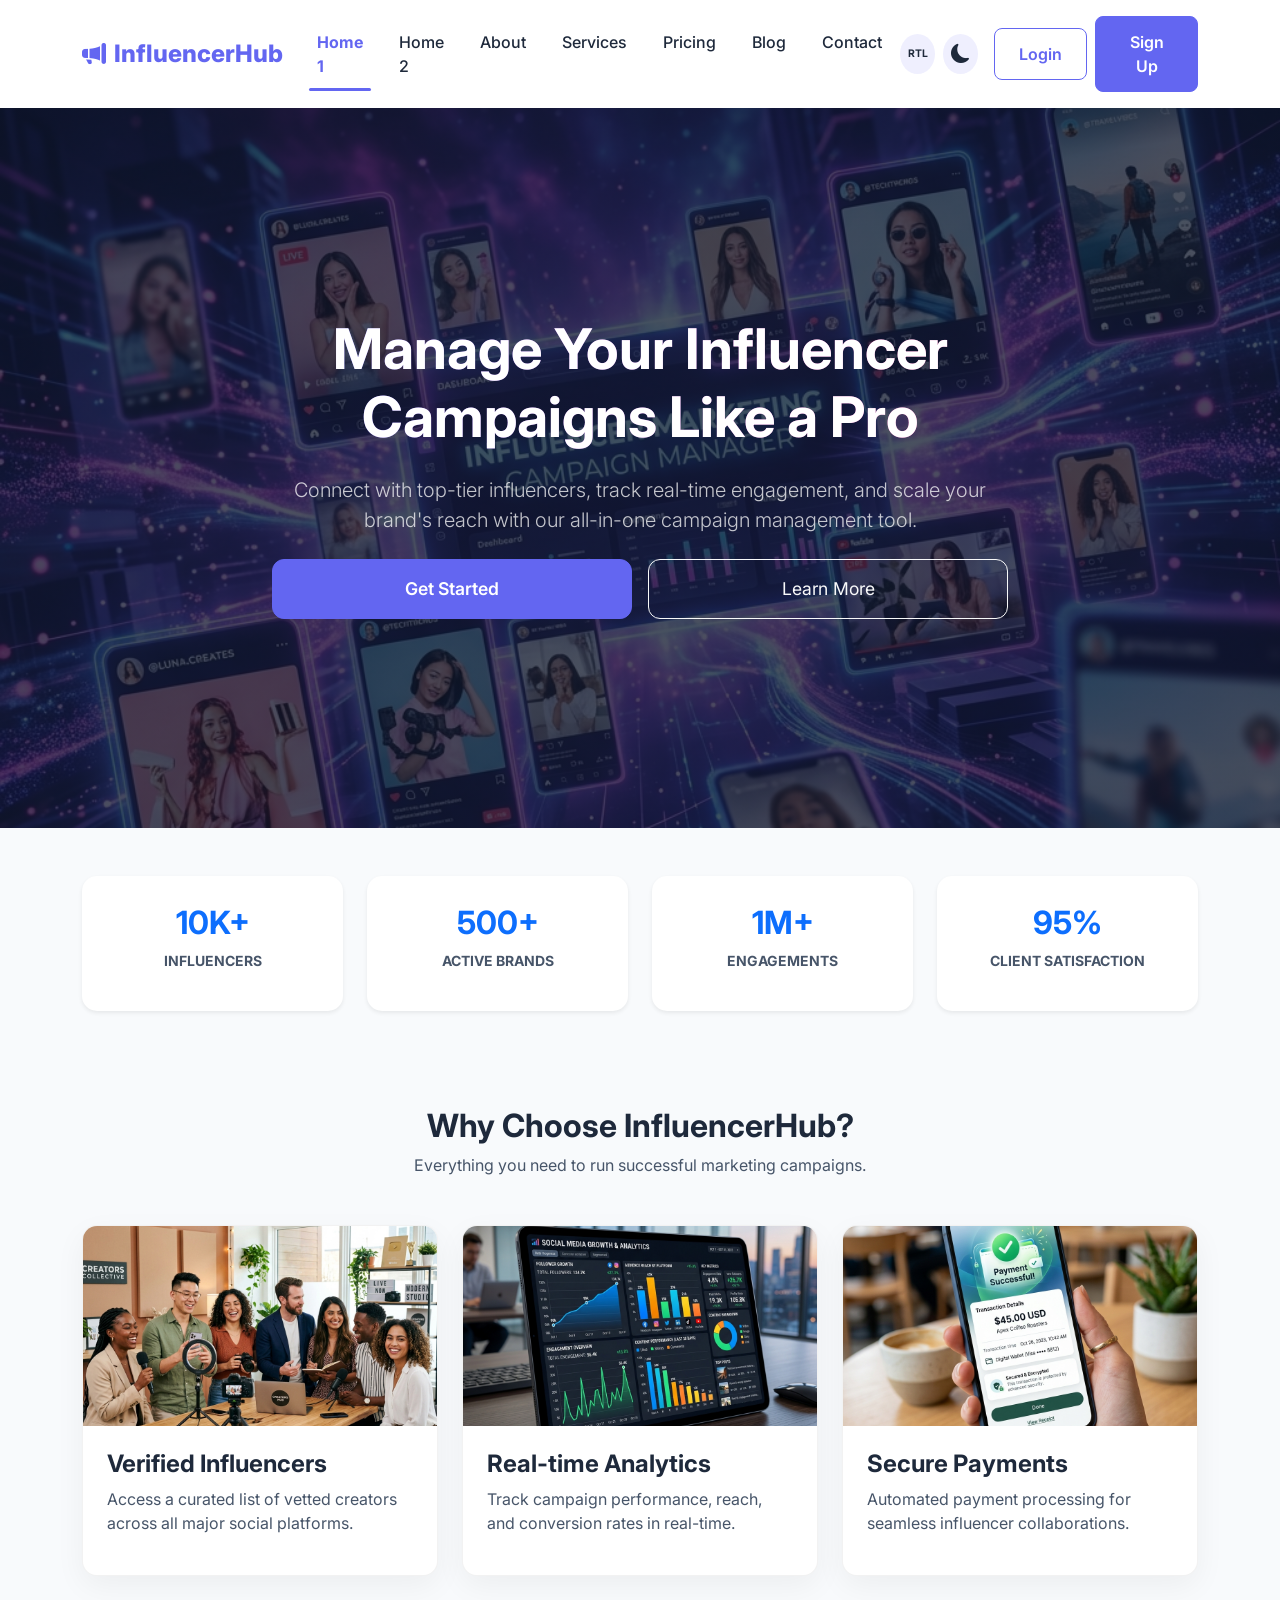
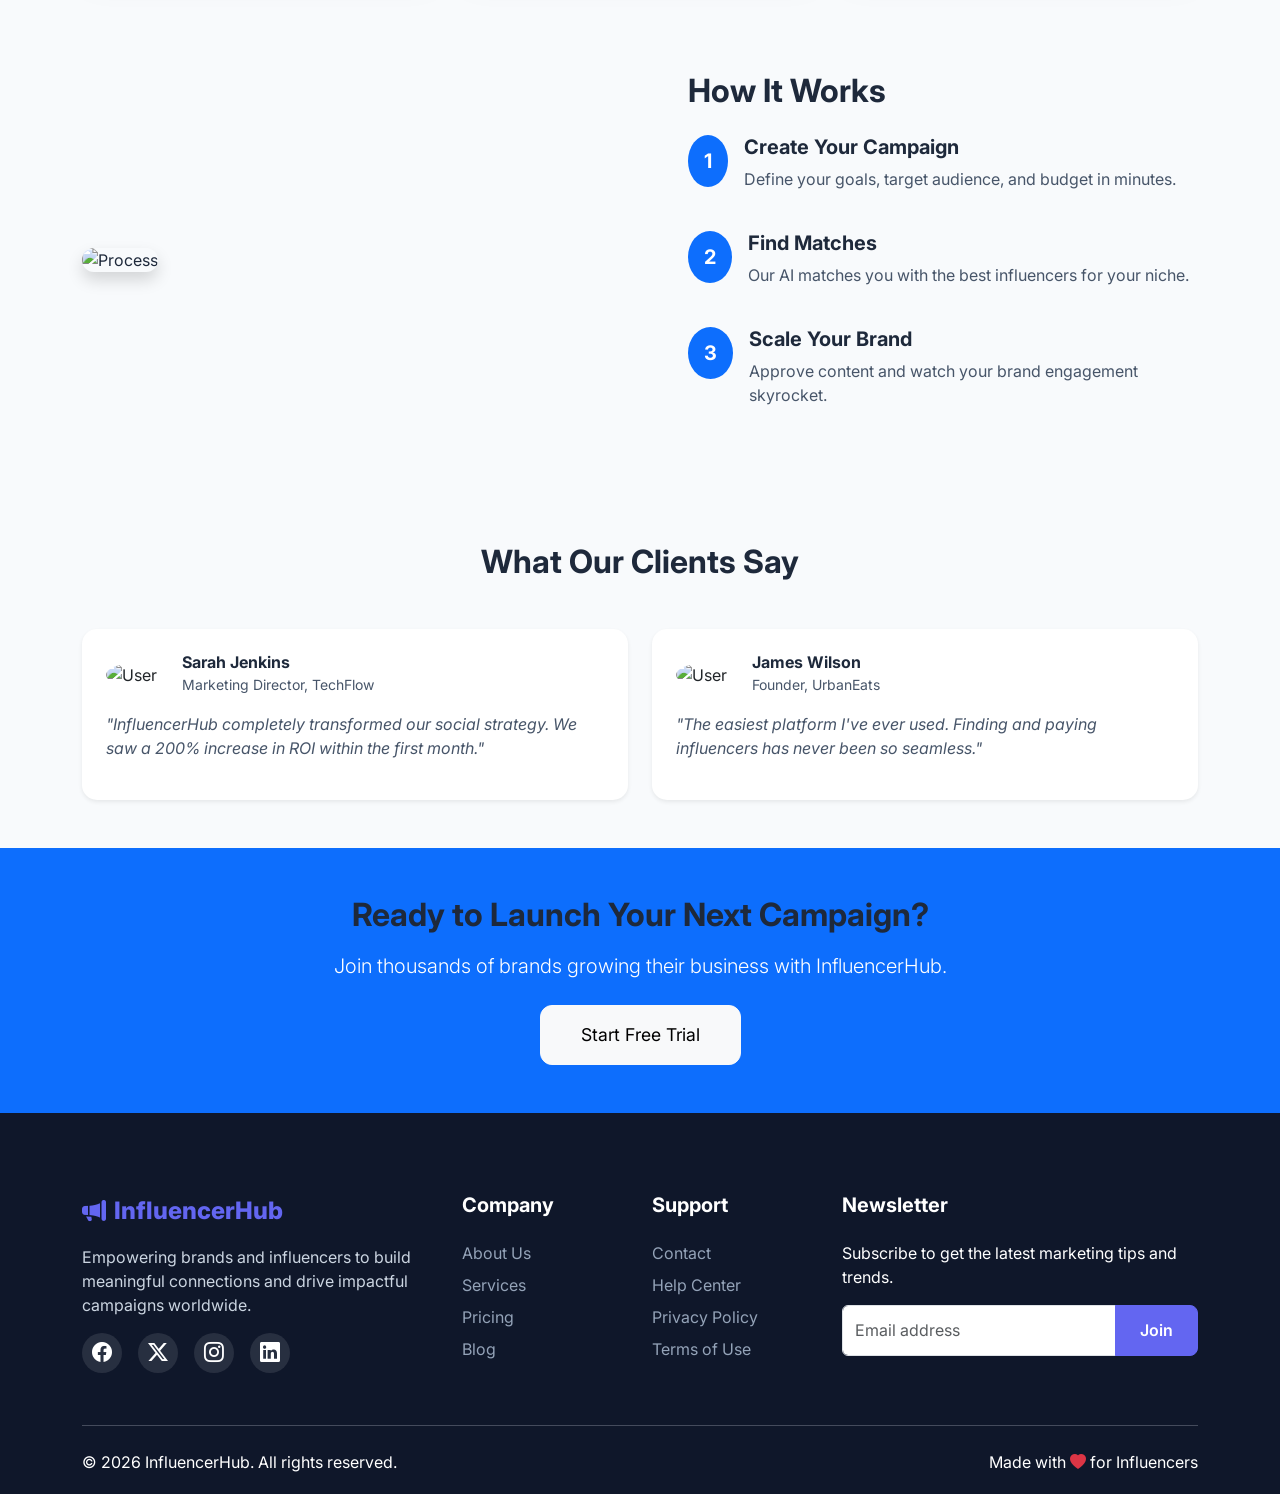
==== index.html @ 8b4df26d "Complete UI modernization, visual refinements, and responsiveness updates" ====
<!DOCTYPE html>
<html lang="en" dir="ltr">
<head>
    <meta charset="UTF-8">
    <meta name="viewport" content="width=device-width, initial-scale=1.0">
    <title>InfluencerHub | Freelance Influencer Campaign Manager</title>
    <!-- Bootstrap 5 CSS -->
    <link href="https://cdn.jsdelivr.net/npm/bootstrap@5.3.2/dist/css/bootstrap.min.css" rel="stylesheet">
    <!-- Bootstrap Icons -->
    <link rel="stylesheet" href="https://cdn.jsdelivr.net/npm/bootstrap-icons@1.11.1/font/bootstrap-icons.css">
    <!-- Google Fonts -->
    <link href="https://fonts.googleapis.com/css2?family=Inter:wght@400;500;600;700;800&display=swap" rel="stylesheet">
    <!-- Custom CSS -->
    <link rel="stylesheet" href="assets/css/style.css">
	<link rel="icon" type="image/png" href="assets/images/favicon.png">
</head>
<body>

    <!-- Header -->
    <header class="navbar navbar-expand-lg sticky-top">
        <div class="container">
            <a class="navbar-brand d-flex align-items-center" href="index.html">
                <i class="bi bi-megaphone-fill me-2"></i>
                <span>InfluencerHub</span>
            </a>
            
            <div class="d-flex align-items-center order-lg-3">
                <div class="rtl-toggle me-2" id="rtlToggle"><small class="fw-bold" style="font-size: 0.65rem;">RTL</small></div><div class="theme-toggle me-3" id="themeToggle">
                    <i class="bi bi-moon-fill"></i>
                </div>
                <a href="login.html" class="btn btn-outline-primary me-2 d-none d-sm-inline-block">Login</a>
                <a href="register.html" class="btn btn-primary d-none d-sm-inline-block">Sign Up</a>
                <button class="navbar-toggler ms-2" type="button" data-bs-toggle="offcanvas" data-bs-target="#offcanvasNavbar">
                    <span class="navbar-toggler-icon"></span>
                </button>
            </div>

            <div class="collapse navbar-collapse justify-content-center" id="navbarNav">
                <ul class="navbar-nav">
                    <li class="nav-item"><a class="nav-link" href="index.html">Home 1</a></li>
                    <li class="nav-item"><a class="nav-link" href="home-2.html">Home 2</a></li>
                    <li class="nav-item"><a class="nav-link" href="about.html">About</a></li>
                    <li class="nav-item"><a class="nav-link" href="services.html">Services</a></li>
                    <li class="nav-item"><a class="nav-link" href="pricing.html">Pricing</a></li>
                    <li class="nav-item"><a class="nav-link" href="blog.html">Blog</a></li>
                    <li class="nav-item"><a class="nav-link" href="contact.html">Contact</a></li>
                </ul>
            </div>
        </div>
    </header>

    <!-- Mobile Offcanvas Menu -->
    <div class="offcanvas offcanvas-end" tabindex="-1" id="offcanvasNavbar">
        <div class="offcanvas-header">
            <h5 class="offcanvas-title"><i class="bi bi-megaphone-fill me-2"></i>InfluencerHub</h5>
            <button type="button" class="btn-close" data-bs-dismiss="offcanvas"></button>
        </div>
        <div class="offcanvas-body">
            <ul class="navbar-nav justify-content-end flex-grow-1 pe-3">
                <li class="nav-item"><a class="nav-link" href="index.html">Home 1</a></li>
                <li class="nav-item"><a class="nav-link" href="home-2.html">Home 2</a></li>
                <li class="nav-item"><a class="nav-link" href="about.html">About</a></li>
                <li class="nav-item"><a class="nav-link" href="services.html">Services</a></li>
                <li class="nav-item"><a class="nav-link" href="pricing.html">Pricing</a></li>
                <li class="nav-item"><a class="nav-link" href="blog.html">Blog</a></li>
                <li class="nav-item"><a class="nav-link" href="contact.html">Contact</a></li>
                <hr>
                <li class="nav-item"><a class="nav-link" href="login.html">Login</a></li>
                <li class="nav-item"><a class="nav-link" href="register.html">Sign Up</a></li>
            </ul>
        </div>
    </div>

    <main>
        <!-- Hero Section -->
        <section class="hero-section py-5 text-center d-flex align-items-center justify-content-center" style="background: linear-gradient(rgba(15, 23, 42, 0.75), rgba(15, 23, 42, 0.75)), url('assets/images/hero_bg_index_v2_1778400368645.png'); background-size: cover; background-position: center; min-height: 80vh;">
            <div class="container">
                <div class="row justify-content-center">
                    <div class="col-lg-8 text-white">
                        <h1 class="hero-title text-white" style="-webkit-text-fill-color: white;">Manage Your Influencer Campaigns Like a Pro</h1>
                        <p class="lead mb-4 opacity-75">Connect with top-tier influencers, track real-time engagement, and scale your brand's reach with our all-in-one campaign management tool.</p>
                        <div class="d-flex flex-column flex-sm-row justify-content-center gap-3 align-items-center">
                            <a href="services.html" class="btn btn-primary btn-lg px-5 py-3 w-100 w-sm-auto">Get Started</a>
                            <a href="about.html" class="btn btn-outline-light btn-lg px-5 py-3 w-100 w-sm-auto">Learn More</a>
                        </div>
                    </div>
                </div>
            </div>
        </section>

        <!-- Stats Section -->
        <section class="py-5 bg-light">
            <div class="container">
                <div class="row g-4 text-center">
                    <div class="col-md-3 col-sm-6">
                        <div class="card h-100 p-4 border-0 shadow-sm hover-stat-card">
                            <h2 class="fw-bold text-primary mb-0">10K+</h2>
                            <p class="text-muted small text-uppercase fw-bold mt-2">Influencers</p>
                        </div>
                    </div>
                    <div class="col-md-3 col-sm-6">
                        <div class="card h-100 p-4 border-0 shadow-sm hover-stat-card">
                            <h2 class="fw-bold text-primary mb-0">500+</h2>
                            <p class="text-muted small text-uppercase fw-bold mt-2">Active Brands</p>
                        </div>
                    </div>
                    <div class="col-md-3 col-sm-6">
                        <div class="card h-100 p-4 border-0 shadow-sm hover-stat-card">
                            <h2 class="fw-bold text-primary mb-0">1M+</h2>
                            <p class="text-muted small text-uppercase fw-bold mt-2">Engagements</p>
                        </div>
                    </div>
                    <div class="col-md-3 col-sm-6">
                        <div class="card h-100 p-4 border-0 shadow-sm hover-stat-card">
                            <h2 class="fw-bold text-primary mb-0">95%</h2>
                            <p class="text-muted small text-uppercase fw-bold mt-2">Client Satisfaction</p>
                        </div>
                    </div>
                </div>
            </div>
        </section>

        <!-- Features Section -->
        <section class="py-5">
            <div class="container text-center mb-5">
                <h2 class="fw-bold">Why Choose InfluencerHub?</h2>
                <p class="text-muted">Everything you need to run successful marketing campaigns.</p>
            </div>
            <div class="container">
                <div class="row g-4">
                    <div class="col-md-4">
                        <div class="card h-100 overflow-hidden card-feature">
                            <div class="feature-img-wrapper">
                                <img src="assets/images/card_influencers.png" class="card-img-top feature-img" alt="Verified Influencers">
                            </div>
                            <div class="card-body p-4">
                                <h4>Verified Influencers</h4>
                                <p class="text-muted">Access a curated list of vetted creators across all major social platforms.</p>
                            </div>
                        </div>
                    </div>
                    <div class="col-md-4">
                        <div class="card h-100 overflow-hidden card-feature">
                            <div class="feature-img-wrapper">
                                <img src="assets/images/card_analytics.png" class="card-img-top feature-img" alt="Real-time Analytics">
                            </div>
                            <div class="card-body p-4">
                                <h4>Real-time Analytics</h4>
                                <p class="text-muted">Track campaign performance, reach, and conversion rates in real-time.</p>
                            </div>
                        </div>
                    </div>
                    <div class="col-md-4">
                        <div class="card h-100 overflow-hidden card-feature">
                            <div class="feature-img-wrapper">
                                <img src="assets/images/card_payments.png" class="card-img-top feature-img" alt="Secure Payments">
                            </div>
                            <div class="card-body p-4">
                                <h4>Secure Payments</h4>
                                <p class="text-muted">Automated payment processing for seamless influencer collaborations.</p>
                            </div>
                        </div>
                    </div>
                </div>
            </div>
        </section>

        <!-- Process Section -->
        <section class="py-5 bg-light">
            <div class="container">
                <div class="row align-items-center">
                    <div class="col-lg-6 mb-4 mb-lg-0">
                        <img src="https://images.unsplash.com/photo-1551434678-e076c223a692?ixlib=rb-1.2.1&auto=format&fit=crop&w=800&q=80" alt="Process" class="img-fluid rounded-4 shadow">
                    </div>
                    <div class="col-lg-6 ps-lg-5">
                        <h2 class="fw-bold mb-4">How It Works</h2>
                        <div class="d-flex mb-4">
                            <div class="me-3"><span class="badge bg-primary rounded-circle p-3 fs-5">1</span></div>
                            <div>
                                <h5>Create Your Campaign</h5>
                                <p class="text-muted">Define your goals, target audience, and budget in minutes.</p>
                            </div>
                        </div>
                        <div class="d-flex mb-4">
                            <div class="me-3"><span class="badge bg-primary rounded-circle p-3 fs-5">2</span></div>
                            <div>
                                <h5>Find Matches</h5>
                                <p class="text-muted">Our AI matches you with the best influencers for your niche.</p>
                            </div>
                        </div>
                        <div class="d-flex mb-4">
                            <div class="me-3"><span class="badge bg-primary rounded-circle p-3 fs-5">3</span></div>
                            <div>
                                <h5>Scale Your Brand</h5>
                                <p class="text-muted">Approve content and watch your brand engagement skyrocket.</p>
                            </div>
                        </div>
                    </div>
                </div>
            </div>
        </section>

        <!-- Testimonials -->
        <section class="py-5">
            <div class="container text-center mb-5">
                <h2 class="fw-bold">What Our Clients Say</h2>
            </div>
            <div class="container">
                <div class="row g-4">
                    <div class="col-md-6">
                        <div class="card p-4 border-0 shadow-sm">
                            <div class="d-flex align-items-center mb-3">
                                <img src="https://i.pravatar.cc/150?u=1" alt="User" class="rounded-circle me-3" width="60">
                                <div>
                                    <h6 class="mb-0">Sarah Jenkins</h6>
                                    <small class="text-muted">Marketing Director, TechFlow</small>
                                </div>
                            </div>
                            <p class="fst-italic text-muted">"InfluencerHub completely transformed our social strategy. We saw a 200% increase in ROI within the first month."</p>
                        </div>
                    </div>
                    <div class="col-md-6">
                        <div class="card p-4 border-0 shadow-sm">
                            <div class="d-flex align-items-center mb-3">
                                <img src="https://i.pravatar.cc/150?u=2" alt="User" class="rounded-circle me-3" width="60">
                                <div>
                                    <h6 class="mb-0">James Wilson</h6>
                                    <small class="text-muted">Founder, UrbanEats</small>
                                </div>
                            </div>
                            <p class="fst-italic text-muted">"The easiest platform I've ever used. Finding and paying influencers has never been so seamless."</p>
                        </div>
                    </div>
                </div>
            </div>
        </section>

        <!-- CTA Section -->
        <section class="py-5 bg-primary text-white text-center">
            <div class="container">
                <h2 class="fw-bold mb-3">Ready to Launch Your Next Campaign?</h2>
                <p class="lead mb-4">Join thousands of brands growing their business with InfluencerHub.</p>
                <a href="register.html" class="btn btn-light btn-lg">Start Free Trial</a>
            </div>
        </section>
    </main>

    <!-- Footer -->
    <footer class="footer">
        <div class="container">
            <div class="row g-4">
                <div class="col-lg-4 col-md-6">
                    <a class="navbar-brand d-flex align-items-center mb-3 text-white" href="index.html">
                        <i class="bi bi-megaphone-fill me-2"></i>
                        <span>InfluencerHub</span>
                    </a>
                    <p class="text-secondary-emphasis">Empowering brands and influencers to build meaningful connections and drive impactful campaigns worldwide.</p>
                    <div class="d-flex gap-3 fs-5 mt-3 footer-socials">
                        <a href="#" class="social-icon"><i class="bi bi-facebook"></i></a>
                        <a href="#" class="social-icon"><i class="bi bi-twitter-x"></i></a>
                        <a href="#" class="social-icon"><i class="bi bi-instagram"></i></a>
                        <a href="#" class="social-icon"><i class="bi bi-linkedin"></i></a>
                    </div>
                </div>
                <div class="col-lg-2 col-md-6">
                    <h5 class="mb-4">Company</h5>
                    <ul class="list-unstyled">
                        <li class="mb-2"><a href="about.html">About Us</a></li>
                        <li class="mb-2"><a href="services.html">Services</a></li>
                        <li class="mb-2"><a href="pricing.html">Pricing</a></li>
                        <li class="mb-2"><a href="blog.html">Blog</a></li>
                    </ul>
                </div>
                <div class="col-lg-2 col-md-6">
                    <h5 class="mb-4">Support</h5>
                    <ul class="list-unstyled">
                        <li class="mb-2"><a href="contact.html">Contact</a></li>
                        <li class="mb-2"><a href="#">Help Center</a></li>
                        <li class="mb-2"><a href="#">Privacy Policy</a></li>
                        <li class="mb-2"><a href="#">Terms of Use</a></li>
                    </ul>
                </div>
                <div class="col-lg-4 col-md-6">
                    <h5 class="mb-4">Newsletter</h5>
                    <p>Subscribe to get the latest marketing tips and trends.</p>
                    <form class="mt-3">
                        <div class="input-group">
                            <input type="email" class="form-control" placeholder="Email address">
                            <button class="btn btn-primary" type="button">Join</button>
                        </div>
                    </form>
                </div>
            </div>
            <hr class="mt-5 mb-4 opacity-25">
            <div class="row align-items-center">
                <div class="col-md-6 text-center text-md-start">
                    <p class="mb-0">© 2026 InfluencerHub. All rights reserved.</p>
                </div>
                <div class="col-md-6 text-center text-md-end mt-3 mt-md-0">
                    <p class="mb-0">Made with <i class="bi bi-heart-fill text-danger"></i> for Influencers</p>
                </div>
            </div>
        </div>
    </footer>

    <!-- Back to Top -->
    <button type="button" class="btn btn-primary rounded-circle" id="backToTop">
        <i class="bi bi-arrow-up"></i>
    </button>

    <!-- Bootstrap 5 JS Bundle -->
    <script src="https://cdn.jsdelivr.net/npm/bootstrap@5.3.2/dist/js/bootstrap.bundle.min.js"></script>
    <!-- Custom JS -->
    <script src="assets/js/main.js"></script>
</body>
</html>
---- assets/css/style.css ----
:root {
    --primary-color: #6366f1;
    --secondary-color: #ec4899;
    --tertiary-color: #0ea5e9;
    --bg-light: #f8fafc;
    --bg-dark: #0f172a;
    --text-light: #475569; /* Higher contrast for light mode secondary text */
    --text-dark: #1e293b;
    --white: #ffffff;
    --transition: all 0.3s ease;
}

[data-bs-theme="dark"] {
    --bg-light: #0f172a;
    --bg-dark: #0b0f1a; /* Even darker background for more depth */
    --text-light: #94a3b8; /* Slate-400 */
    --text-dark: #f1f5f9; /* Slate-100 */
}

/* Contrast Overrides */
.text-secondary-emphasis {
    color: var(--text-light) !important;
}

.bg-dark .text-secondary-emphasis,
.hero-section .text-secondary-emphasis,
footer .text-secondary-emphasis {
    color: #cbd5e1 !important;
}

[data-bs-theme="dark"] .text-muted {
    color: var(--text-light) !important;
}

[data-bs-theme="dark"] .text-secondary-emphasis {
    color: #94a3b8 !important; /* Brighter slate for footer readability */
}

body {
    font-family: 'Inter', sans-serif;
    background-color: var(--bg-light);
    color: var(--text-dark);
    overflow-x: hidden;
}

.bg-light {
    background-color: var(--bg-light) !important;
}

.bg-white {
    background-color: var(--white) !important;
}

[data-bs-theme="dark"] .bg-white {
    background-color: var(--bg-dark) !important;
}

/* Typography & Contrast */
h1, h2, h3, h4, h5, h6 {
    font-weight: 700;
    color: var(--text-dark);
}

.text-white {
    color: var(--white) !important;
}

.hero-section h1, 
.hero-section h2, 
.hero-section p {
    color: var(--white) !important;
}

.text-muted {
    color: var(--text-light) !important;
}

[data-bs-theme="dark"] h1, 
[data-bs-theme="dark"] h2, 
[data-bs-theme="dark"] h3, 
[data-bs-theme="dark"] h4, 
[data-bs-theme="dark"] h5, 
[data-bs-theme="dark"] h6 {
    color: var(--text-dark);
}

[data-bs-theme="dark"] .text-muted {
    color: var(--text-light) !important;
}

/* Buttons */
.btn-primary {
    background-color: var(--primary-color);
    border-color: var(--primary-color);
    padding: 0.8rem 1.5rem;
    border-radius: 8px;
    font-weight: 600;
    transition: var(--transition);
}

.btn-primary:hover {
    background-color: var(--secondary-color);
    border-color: var(--secondary-color);
    transform: translateY(-2px);
}

.btn-outline-primary {
    color: var(--primary-color);
    border-color: var(--primary-color);
    padding: 0.8rem 1.5rem;
    border-radius: 8px;
    font-weight: 600;
}

.btn-outline-primary:hover {
    background-color: var(--primary-color);
    border-color: var(--primary-color);
}

.btn-lg {
    font-size: 1.1rem;
    padding: 1rem 2.5rem;
    border-radius: 12px;
    display: inline-flex;
    align-items: center;
    justify-content: center;
    min-height: 60px;
    line-height: 1;
}

/* Navbar */
.navbar {
    padding: 1rem 0;
    transition: var(--transition);
    background-color: rgba(255, 255, 255, 0.9);
    backdrop-filter: blur(10px);
}

[data-bs-theme="dark"] .navbar {
    background-color: rgba(15, 23, 42, 0.9);
}

.navbar-brand {
    font-size: 1.5rem;
    font-weight: 800;
    color: var(--primary-color) !important;
}

.nav-link {
    font-weight: 500;
    color: var(--text-dark) !important;
    margin: 0 10px;
}

.nav-link:hover {
    color: var(--primary-color) !important;
}

.nav-link.active {
    color: var(--primary-color) !important;
    font-weight: 700;
}

.navbar-nav .nav-item {
    position: relative;
}

.navbar-nav .nav-link.active::after {
    content: '';
    position: absolute;
    bottom: -5px;
    left: 10px;
    right: 10px;
    height: 3px;
    background-color: var(--primary-color);
    border-radius: 10px;
}

/* Hero Section */
.hero-section {
    padding: 100px 0;
    background: linear-gradient(135deg, rgba(99, 102, 241, 0.1) 0%, rgba(236, 72, 153, 0.1) 100%);
}

.hero-title {
    font-size: 3.5rem;
    background: linear-gradient(to right, var(--primary-color), var(--secondary-color));
    -webkit-background-clip: text;
    -webkit-text-fill-color: transparent;
    margin-bottom: 1.5rem;
}

/* Cards */
.card {
    border: 1px solid rgba(0,0,0,0.05);
    border-radius: 15px;
    box-shadow: 0 10px 30px rgba(0, 0, 0, 0.05);
    transition: var(--transition);
    background-color: var(--white);
}

.card-img-top {
    height: 220px;
    object-fit: cover;
    width: 100%;
}

.card-body {
    display: flex;
    flex-direction: column;
    flex: 1 1 auto;
}

.card-body .mt-auto {
    margin-top: auto !important;
}

[data-bs-theme="dark"] .card {
    background-color: var(--bg-dark);
    border-color: rgba(255,255,255,0.05);
}

.card:hover {
    transform: translateY(-10px);
    box-shadow: 0 20px 40px rgba(0, 0, 0, 0.1);
    border-color: var(--primary-color) !important;
}

.hover-stat-card {
    transition: var(--transition);
    border-top: 4px solid transparent !important;
}

.hover-stat-card:hover {
    border-top-color: var(--primary-color) !important;
    transform: scale(1.05) translateY(-5px) !important;
}

/* Feature Cards with Images */
.card-feature {
    transition: var(--transition);
}

.feature-img-wrapper {
    overflow: hidden;
    height: 200px;
}

.feature-img {
    width: 100%;
    height: 100%;
    object-fit: cover;
    transition: transform 0.5s ease;
}

.card-feature:hover .feature-img {
    transform: scale(1.1);
}

.card-feature h4 {
    transition: color 0.3s ease;
}

.card-feature:hover h4 {
    color: var(--primary-color);
}

/* Footer */
footer {
    background-color: var(--bg-dark);
    color: #e2e8f0;
    padding: 80px 0 20px;
}

footer h1, 
footer h2, 
footer h3, 
footer h4, 
footer h5, 
footer h6,
footer p {
    color: var(--white) !important;
}

footer .text-secondary-emphasis {
    color: #cbd5e1 !important; /* Lighter slate for footer secondary text */
}

footer a {
    color: #94a3b8;
    text-decoration: none;
    transition: var(--transition);
}

footer a:hover {
    color: var(--primary-color);
}

.social-icon {
    width: 40px;
    height: 40px;
    display: flex;
    align-items: center;
    justify-content: center;
    background-color: rgba(255, 255, 255, 0.1);
    border-radius: 50%;
    color: var(--white) !important;
    transition: var(--transition);
    text-decoration: none;
}

.social-icon:hover {
    background-color: var(--primary-color);
    transform: translateY(-5px) rotate(360deg);
    color: var(--white) !important;
}

.bi-facebook:hover { color: #1877F2 !important; }
.bi-twitter-x:hover { color: #000000 !important; }
.bi-instagram:hover { color: #E4405F !important; }
.bi-linkedin:hover { color: #0A66C2 !important; }

/* Back to Top */
#backToTop {
    position: fixed;
    bottom: 20px;
    right: 20px;
    display: none;
    z-index: 1000;
}

/* Theme & RTL Toggle */
.theme-toggle, .rtl-toggle {
    cursor: pointer;
    font-size: 1.2rem;
    color: var(--text-dark);
    width: 40px;
    height: 40px;
    display: flex;
    align-items: center;
    justify-content: center;
    border-radius: 50%;
    background-color: rgba(99, 102, 241, 0.1);
    transition: var(--transition);
}

.theme-toggle:hover, .rtl-toggle:hover {
    background-color: var(--primary-color);
    color: var(--white);
}

/* Custom Scrollbar */
::-webkit-scrollbar {
    width: 8px;
}
::-webkit-scrollbar-track {
    background: var(--bg-light);
}
::-webkit-scrollbar-thumb {
    background: var(--primary-color);
    border-radius: 10px;
}

/* Dashboard Sidebar */
.sidebar {
    height: 100vh;
    width: 250px;
    position: fixed;
    top: 0;
    left: 0;
    background-color: var(--bg-dark);
    padding-top: 20px;
    transition: var(--transition);
}

.sidebar-link {
    padding: 15px 25px;
    display: block;
    color: #94a3b8;
    text-decoration: none;
    font-weight: 500;
}

.sidebar-link:hover, .sidebar-link.active {
    background-color: rgba(99, 102, 241, 0.1);
    color: var(--primary-color);
    border-right: 4px solid var(--primary-color);
}

.dashboard-content {
    margin-left: 250px;
    padding: 30px;
}

@media (max-width: 768px) {
    .sidebar {
        width: 0;
        overflow: hidden;
    }
    .dashboard-content {
        margin-left: 0;
    }
    .hero-title {
        font-size: 2.5rem;
    }
}
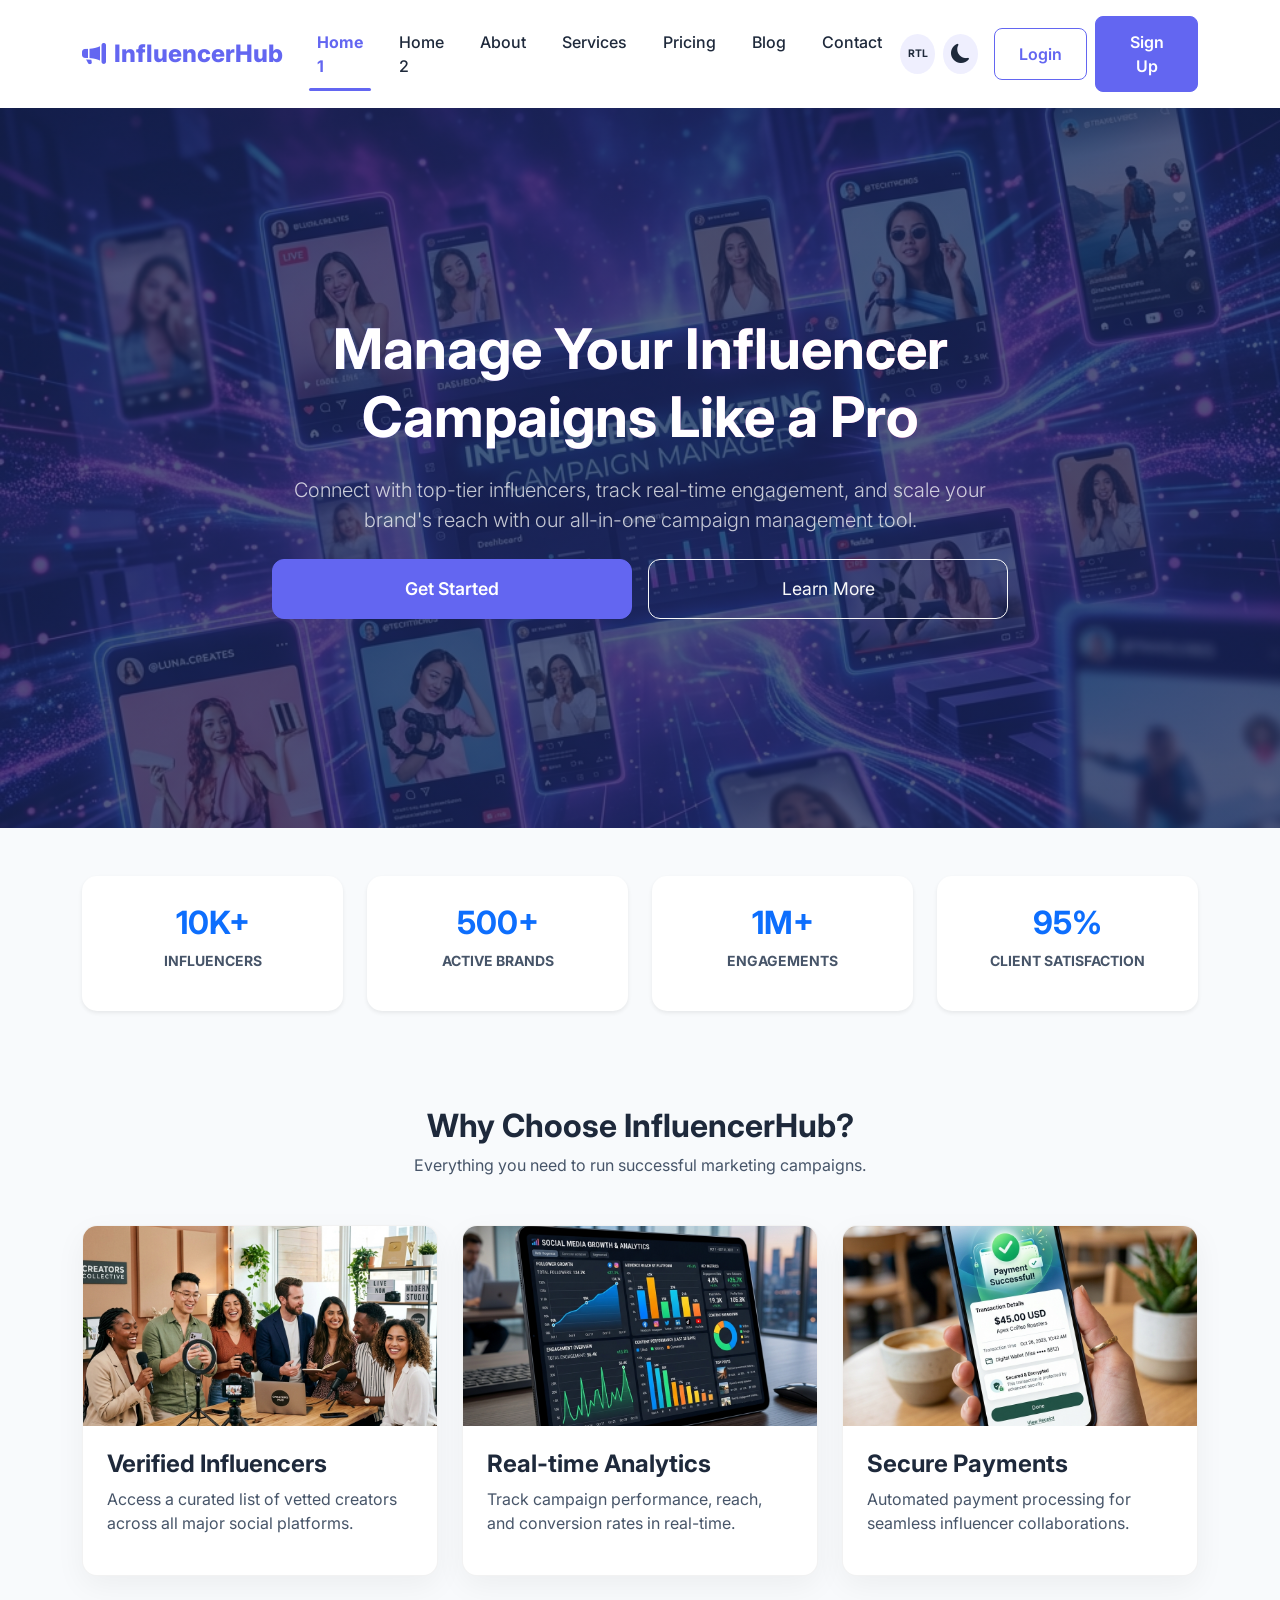
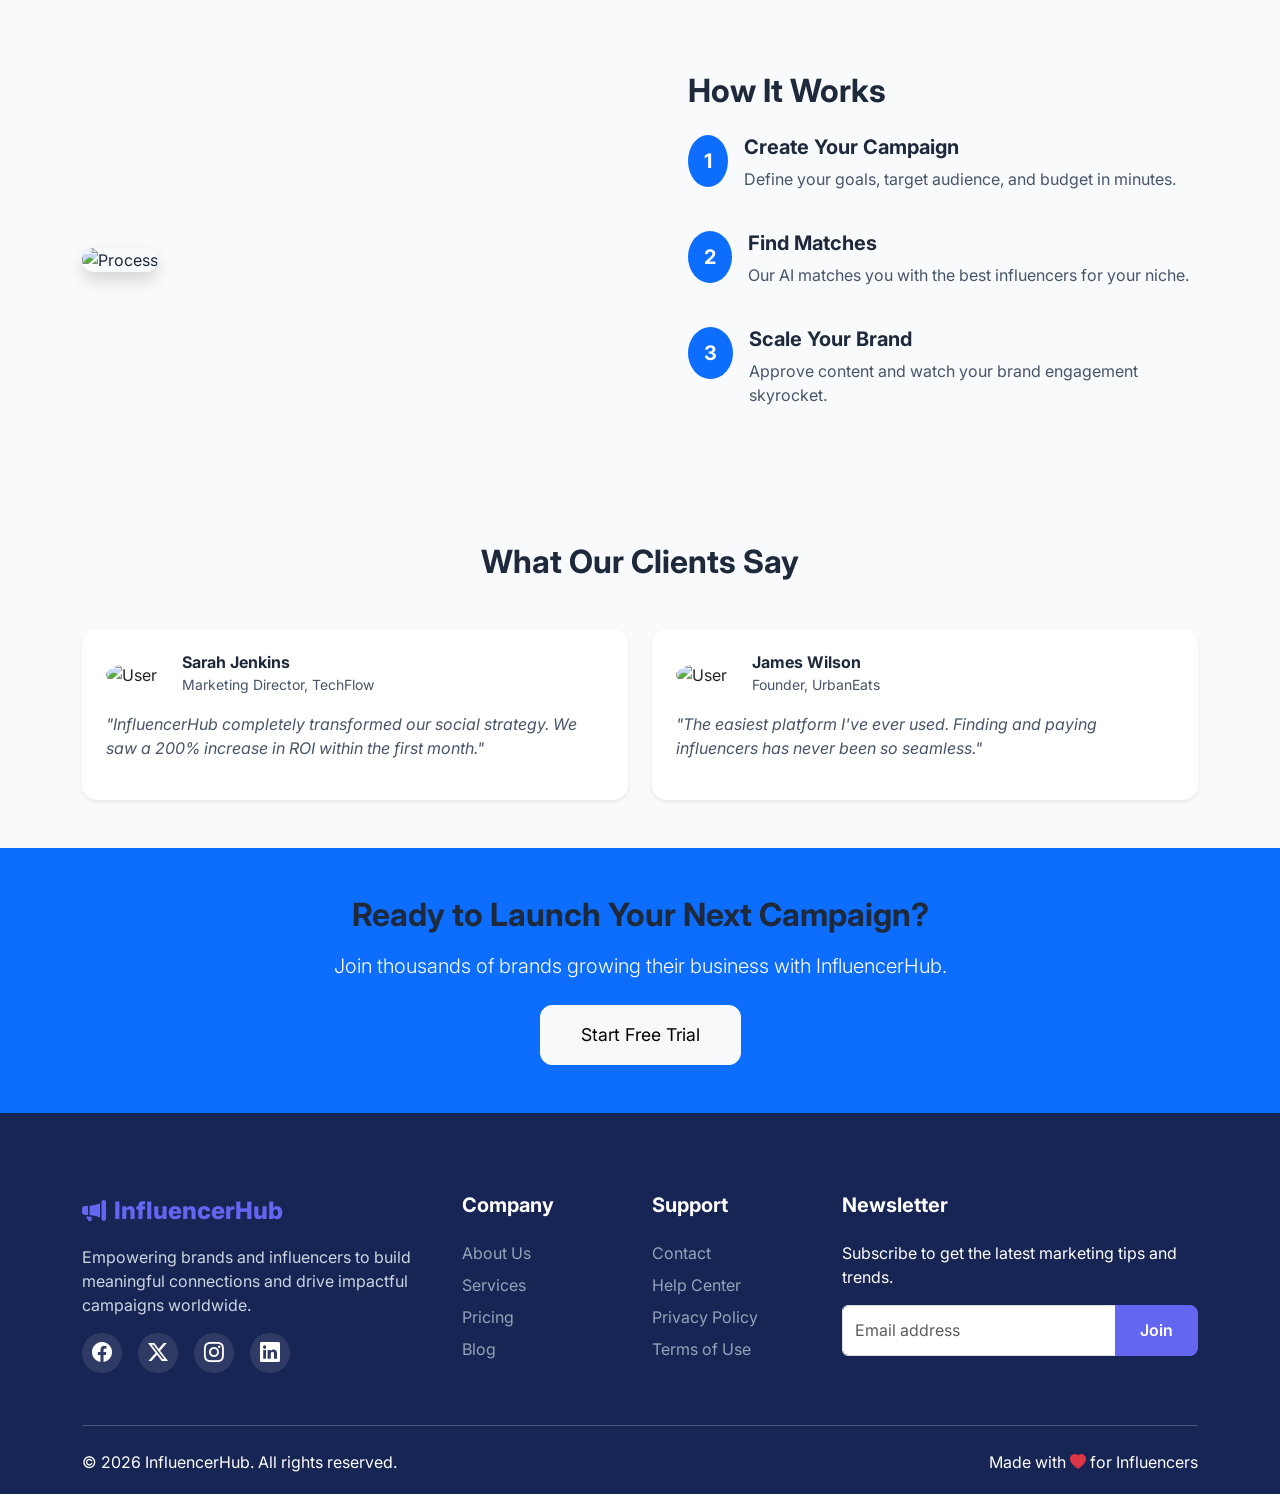
==== commit b490f8a7: "Update Services page with premium imagery and refined layouts" ====
--- a/index.html
+++ b/index.html
@@ -73,7 +73,7 @@
 
     <main>
         <!-- Hero Section -->
-        <section class="hero-section py-5 text-center d-flex align-items-center justify-content-center" style="background: linear-gradient(rgba(15, 23, 42, 0.75), rgba(15, 23, 42, 0.75)), url('assets/images/hero_bg_index_v2_1778400368645.png'); background-size: cover; background-position: center; min-height: 80vh;">
+        <section class="hero-section py-5 text-center d-flex align-items-center justify-content-center" style="background: linear-gradient(rgba(23, 37, 84, 0.75), rgba(23, 37, 84, 0.75)), url('assets/images/hero_bg_index_v2_1778400368645.png'); background-size: cover; background-position: center; min-height: 80vh;">
             <div class="container">
                 <div class="row justify-content-center">
                     <div class="col-lg-8 text-white">
@@ -323,3 +323,5 @@
 
 
 
+
+
--- a/assets/css/style.css
+++ b/assets/css/style.css
@@ -3,7 +3,7 @@
     --secondary-color: #ec4899;
     --tertiary-color: #0ea5e9;
     --bg-light: #f8fafc;
-    --bg-dark: #0f172a;
+    --bg-dark: #172554; /* Rich Navy Blue */
     --text-light: #475569; /* Higher contrast for light mode secondary text */
     --text-dark: #1e293b;
     --white: #ffffff;
@@ -11,8 +11,8 @@
 }
 
 [data-bs-theme="dark"] {
-    --bg-light: #0f172a;
-    --bg-dark: #0b0f1a; /* Even darker background for more depth */
+    --bg-light: #1e293b;
+    --bg-dark: #172554; /* Consistent Rich Navy */
     --text-light: #94a3b8; /* Slate-400 */
     --text-dark: #f1f5f9; /* Slate-100 */
 }
@@ -45,6 +45,14 @@
 
 .bg-light {
     background-color: var(--bg-light) !important;
+}
+
+.bg-dark {
+    background-color: var(--bg-dark) !important;
+}
+
+.bg-secondary {
+    background-color: #1e293b !important; /* Softer slate for secondary cards */
 }
 
 .bg-white {
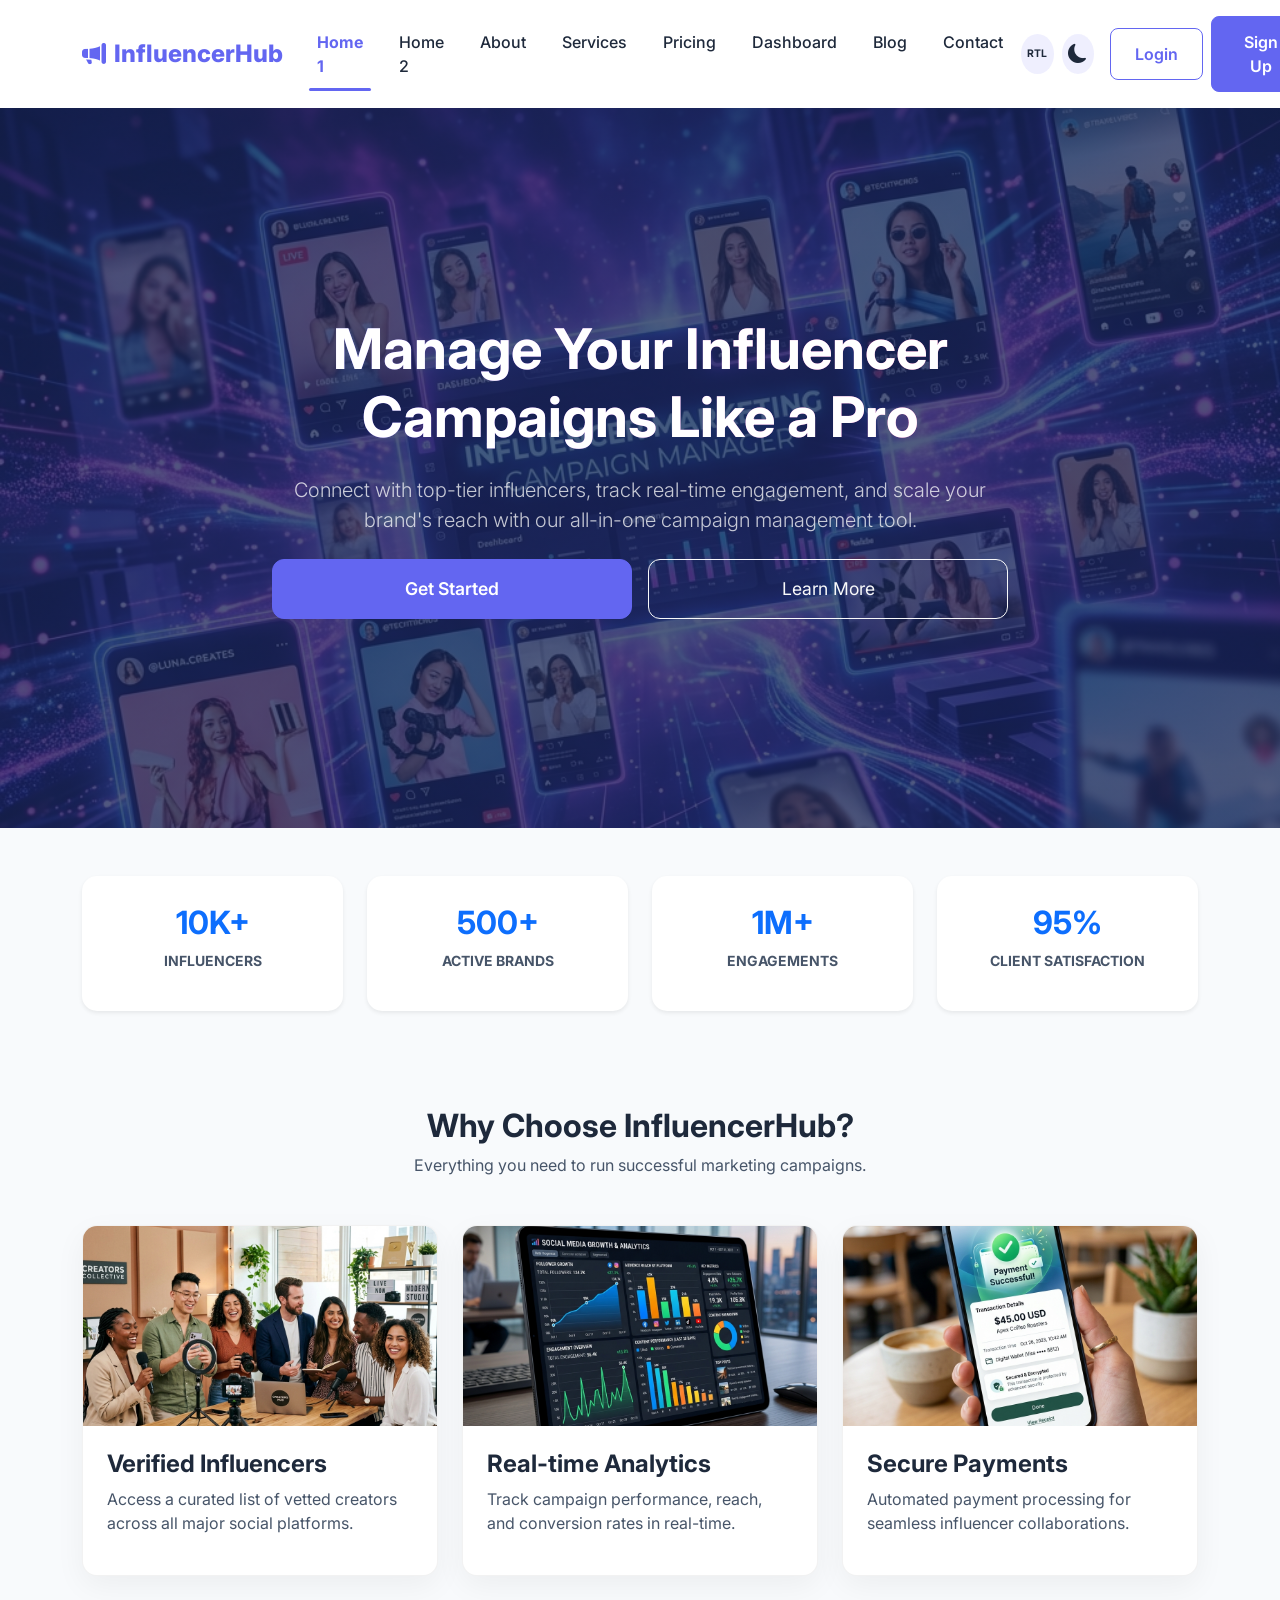
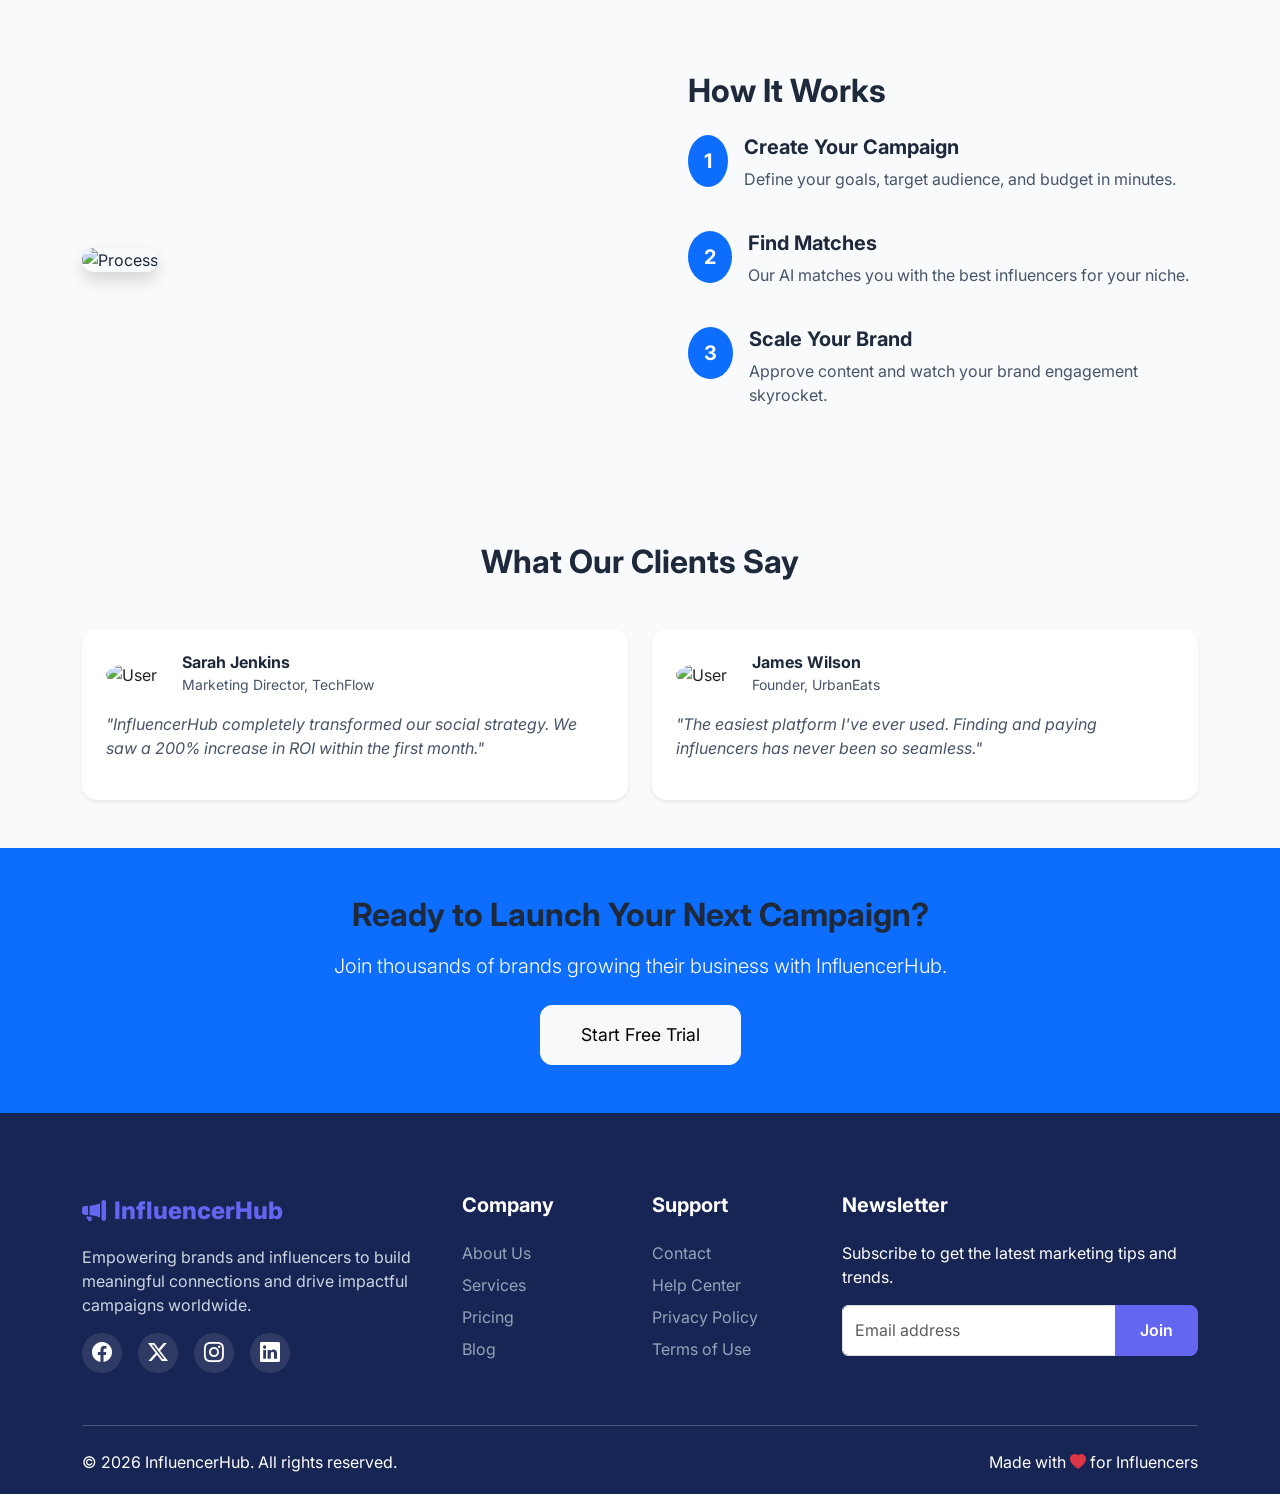
==== commit b44f1546: "Add Dashboard link to global navigation and refine login/signup layouts" ====
--- a/index.html
+++ b/index.html
@@ -41,7 +41,7 @@
                     <li class="nav-item"><a class="nav-link" href="home-2.html">Home 2</a></li>
                     <li class="nav-item"><a class="nav-link" href="about.html">About</a></li>
                     <li class="nav-item"><a class="nav-link" href="services.html">Services</a></li>
-                    <li class="nav-item"><a class="nav-link" href="pricing.html">Pricing</a></li>
+                    <li class="nav-item"><a class="nav-link" href="pricing.html">Pricing</a></li><li class="nav-item"><a class="nav-link" href="dashboard.html">Dashboard</a></li>
                     <li class="nav-item"><a class="nav-link" href="blog.html">Blog</a></li>
                     <li class="nav-item"><a class="nav-link" href="contact.html">Contact</a></li>
                 </ul>
@@ -61,7 +61,7 @@
                 <li class="nav-item"><a class="nav-link" href="home-2.html">Home 2</a></li>
                 <li class="nav-item"><a class="nav-link" href="about.html">About</a></li>
                 <li class="nav-item"><a class="nav-link" href="services.html">Services</a></li>
-                <li class="nav-item"><a class="nav-link" href="pricing.html">Pricing</a></li>
+                <li class="nav-item"><a class="nav-link" href="pricing.html">Pricing</a></li><li class="nav-item"><a class="nav-link" href="dashboard.html">Dashboard</a></li>
                 <li class="nav-item"><a class="nav-link" href="blog.html">Blog</a></li>
                 <li class="nav-item"><a class="nav-link" href="contact.html">Contact</a></li>
                 <hr>
@@ -325,3 +325,4 @@
 
 
 
+
--- a/assets/css/style.css
+++ b/assets/css/style.css
@@ -261,8 +261,78 @@
     transition: transform 0.5s ease;
 }
 
-.card-feature:hover .feature-img {
-    transform: scale(1.1);
+/* Pricing Toggle */
+.pricing-toggle {
+    background: rgba(255, 255, 255, 0.1);
+    padding: 6px;
+    border-radius: 50px;
+    display: inline-flex;
+    align-items: center;
+    border: 1px solid rgba(255, 255, 255, 0.2);
+}
+
+.pricing-toggle .btn {
+    border-radius: 50px;
+    min-width: 160px;
+    border: none !important;
+    font-weight: 600;
+    padding: 12px 24px;
+    transition: all 0.3s ease;
+    margin: 0;
+}
+
+.pricing-toggle .btn-primary {
+    background-color: var(--primary-color) !important;
+    box-shadow: 0 4px 15px rgba(99, 102, 241, 0.3);
+}
+
+.pricing-toggle .btn-outline-light {
+    color: var(--white);
+}
+
+.pricing-toggle .btn-outline-light:hover {
+    background: rgba(255, 255, 255, 0.2);
+    color: var(--white);
+}
+
+.pricing-toggle .btn:hover {
+    transform: translateY(-2px);
+}
+
+/* Global Button Contrast */
+.btn-primary:hover {
+    background-color: #4f46e5 !important; /* Slightly darker indigo */
+    border-color: #4f46e5 !important;
+    box-shadow: 0 8px 20px rgba(79, 70, 229, 0.4);
+}
+
+.btn-outline-primary:hover {
+    background-color: var(--primary-color) !important;
+    color: var(--white) !important;
+}
+
+.scale-up {
+    transition: transform 0.3s ease;
+}
+
+.scale-up:hover {
+    transform: scale(1.05) !important;
+}
+
+.feature-list-card {
+    transition: all 0.3s ease;
+    border: 1px solid transparent;
+}
+
+.feature-list-card:hover {
+    transform: translateX(10px);
+    background-color: var(--white) !important;
+    border-color: var(--primary-color) !important;
+    box-shadow: 0 5px 15px rgba(99, 102, 241, 0.1) !important;
+}
+
+[data-bs-theme="dark"] .feature-list-card:hover {
+    background-color: var(--bg-secondary) !important;
 }
 
 .card-feature h4 {
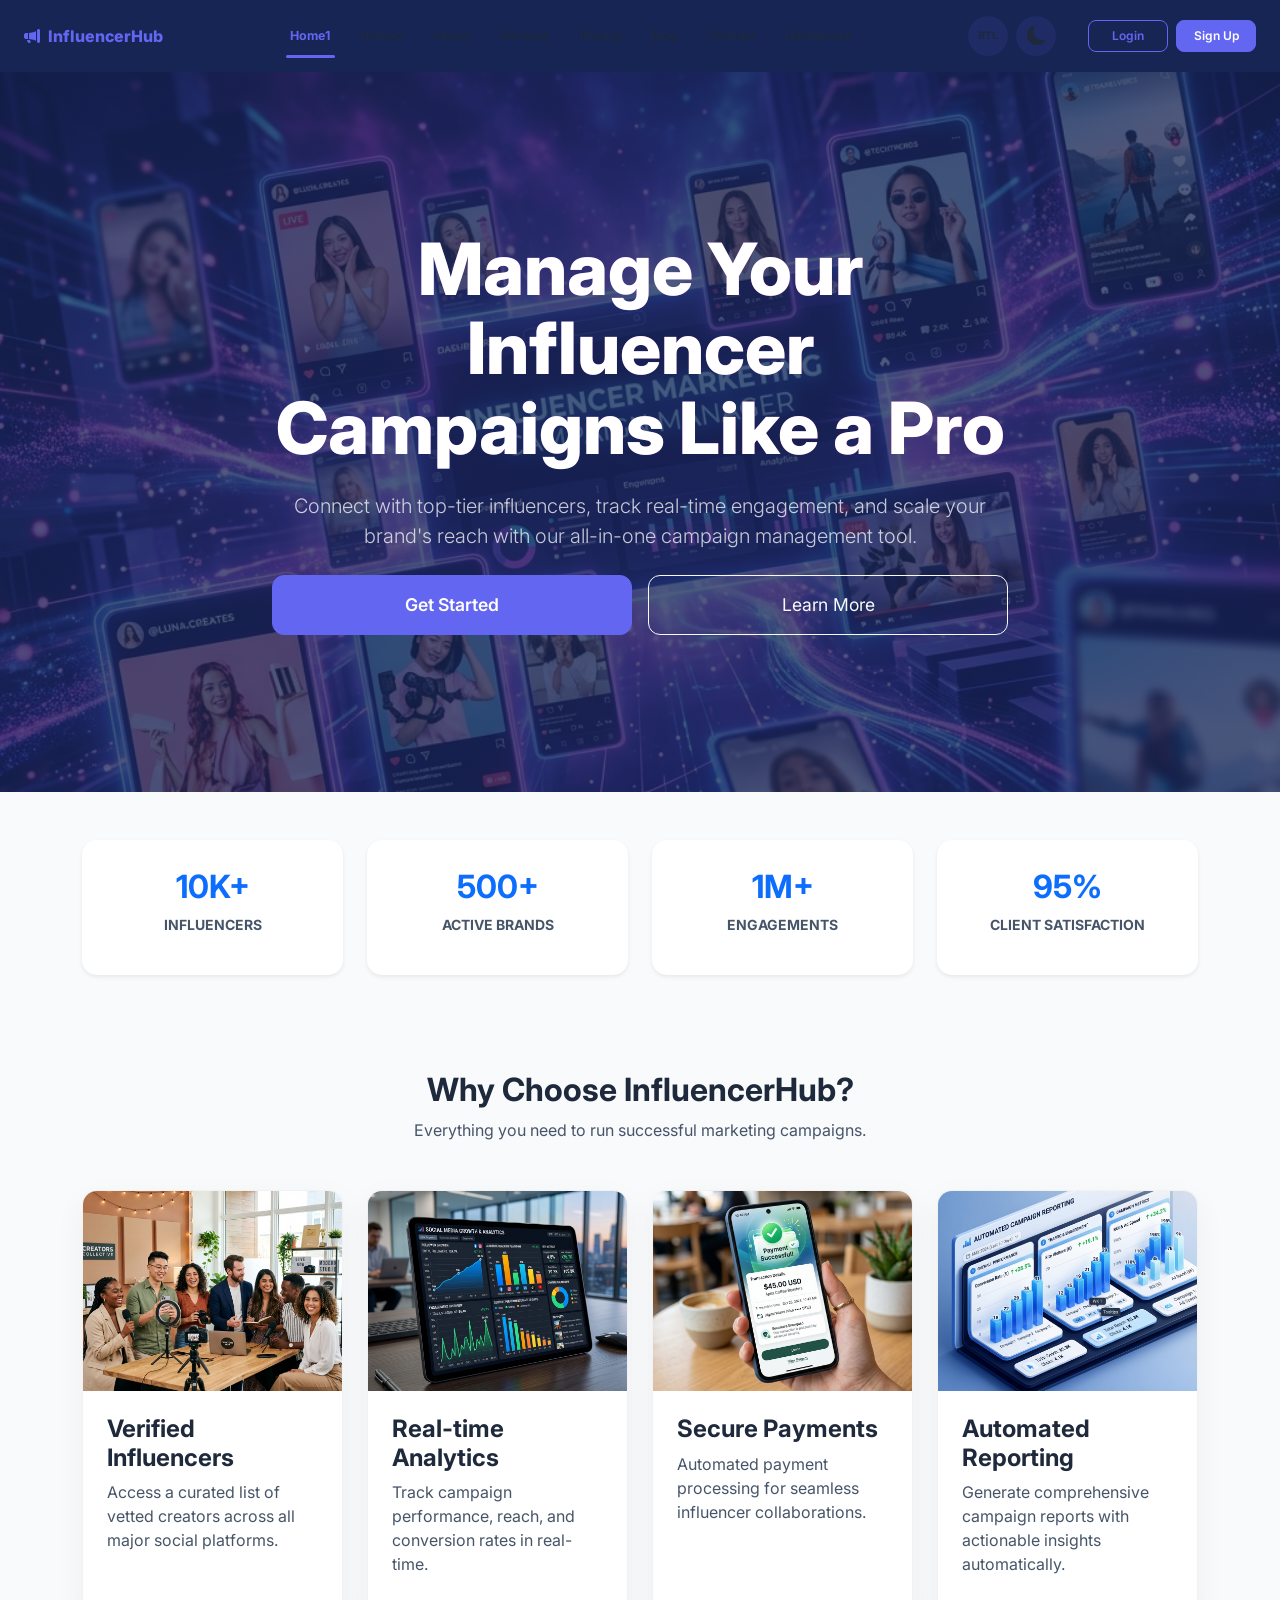
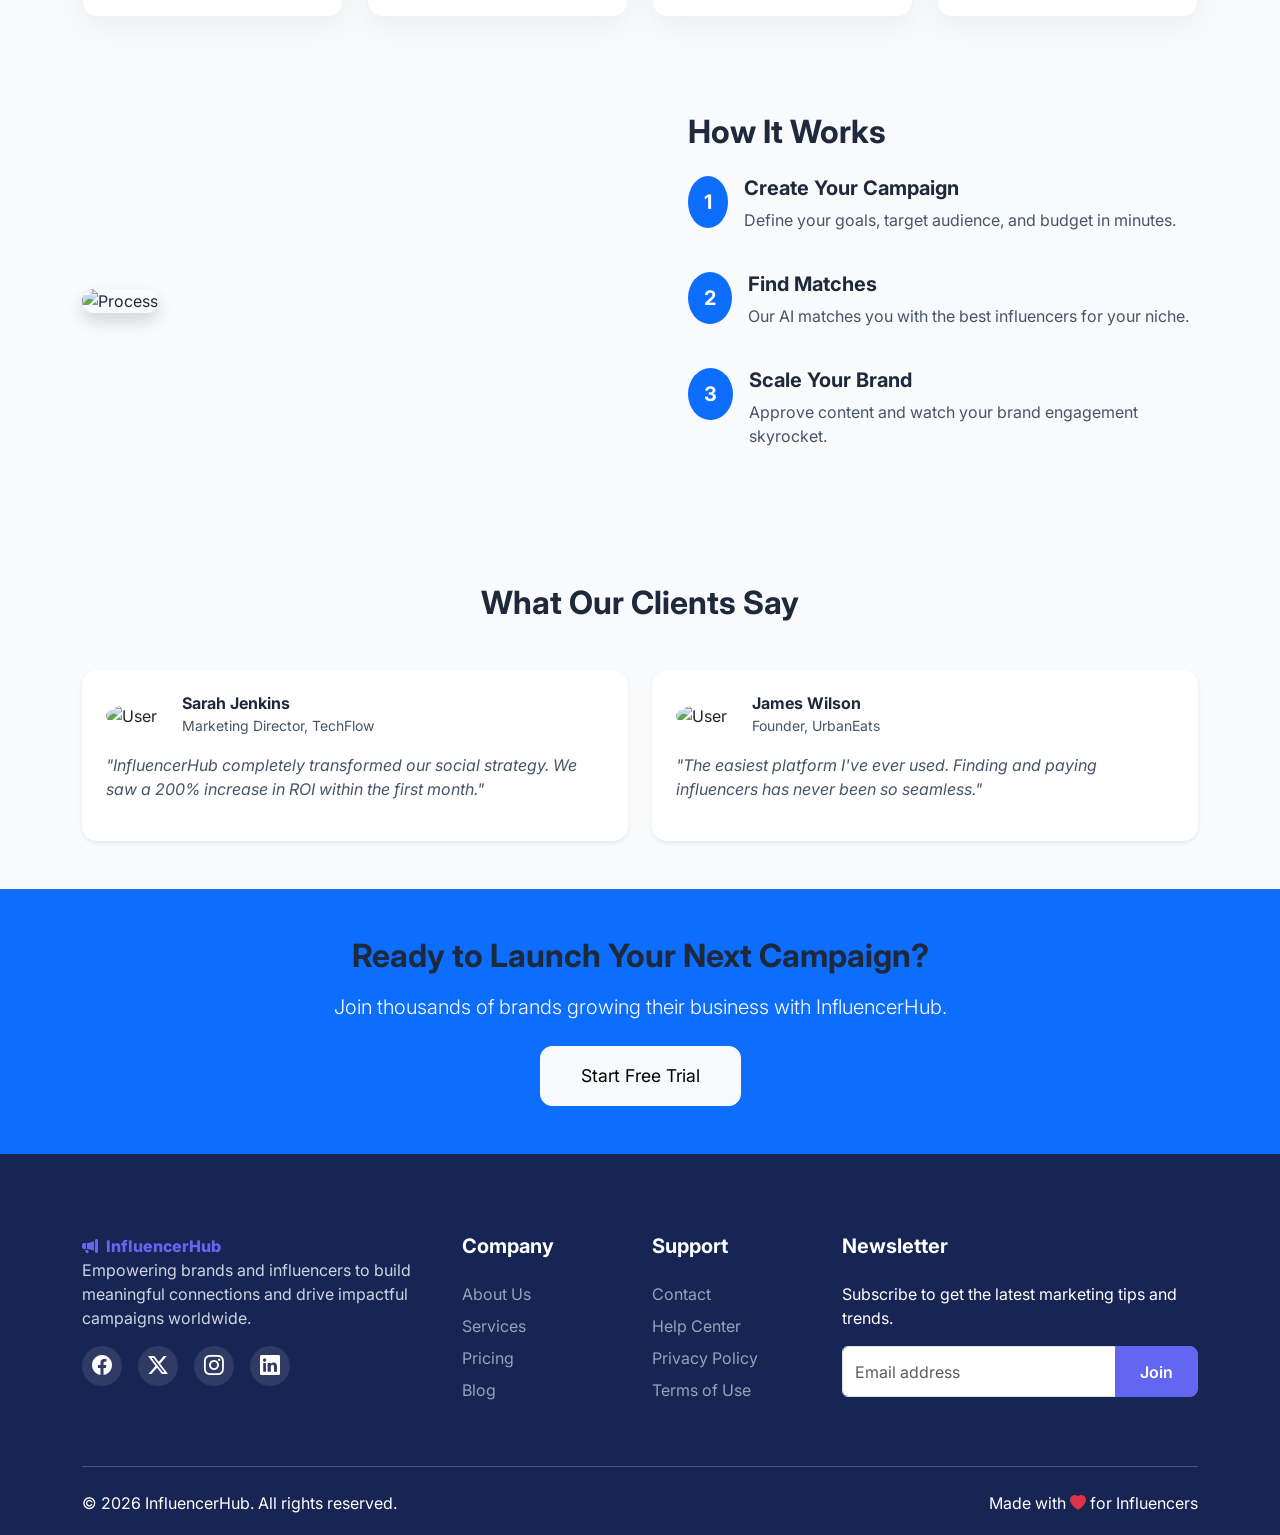
==== commit 701a1927: "Refine dashboard UI, navigation, and add project assets" ====
--- a/index.html
+++ b/index.html
@@ -18,32 +18,36 @@
 
     <!-- Header -->
     <header class="navbar navbar-expand-lg sticky-top">
-        <div class="container">
+        <div class="container-fluid px-4">
             <a class="navbar-brand d-flex align-items-center" href="index.html">
                 <i class="bi bi-megaphone-fill me-2"></i>
                 <span>InfluencerHub</span>
             </a>
             
             <div class="d-flex align-items-center order-lg-3">
-                <div class="rtl-toggle me-2" id="rtlToggle"><small class="fw-bold" style="font-size: 0.65rem;">RTL</small></div><div class="theme-toggle me-3" id="themeToggle">
-                    <i class="bi bi-moon-fill"></i>
-                </div>
-                <a href="login.html" class="btn btn-outline-primary me-2 d-none d-sm-inline-block">Login</a>
-                <a href="register.html" class="btn btn-primary d-none d-sm-inline-block">Sign Up</a>
-                <button class="navbar-toggler ms-2" type="button" data-bs-toggle="offcanvas" data-bs-target="#offcanvasNavbar">
-                    <span class="navbar-toggler-icon"></span>
+                <div class="d-none d-lg-flex align-items-center me-3">
+                    <div class="rtl-toggle me-2"><small class="fw-bold" style="font-size: 0.65rem;">RTL</small></div>
+                    <div class="theme-toggle me-3">
+                        <i class="bi bi-moon-fill"></i>
+                    </div>
+                </div>
+                <a href="login.html" class="btn btn-outline-primary me-2 d-none d-lg-inline-block">Login</a>
+                <a href="register.html" class="btn btn-primary d-none d-lg-inline-block">Sign Up</a>
+                <button class="navbar-toggler ms-2 border-0 shadow-none" type="button" data-bs-toggle="offcanvas" data-bs-target="#offcanvasNavbar">
+                    <i class="bi bi-list fs-1 text-primary"></i>
                 </button>
             </div>
 
             <div class="collapse navbar-collapse justify-content-center" id="navbarNav">
                 <ul class="navbar-nav">
-                    <li class="nav-item"><a class="nav-link" href="index.html">Home 1</a></li>
-                    <li class="nav-item"><a class="nav-link" href="home-2.html">Home 2</a></li>
+                    <li class="nav-item"><a class="nav-link" href="index.html">Home1</a></li>
+                    <li class="nav-item"><a class="nav-link" href="home-2.html">Home2</a></li>
                     <li class="nav-item"><a class="nav-link" href="about.html">About</a></li>
                     <li class="nav-item"><a class="nav-link" href="services.html">Services</a></li>
-                    <li class="nav-item"><a class="nav-link" href="pricing.html">Pricing</a></li><li class="nav-item"><a class="nav-link" href="dashboard.html">Dashboard</a></li>
+                    <li class="nav-item"><a class="nav-link" href="pricing.html">Pricing</a></li>
                     <li class="nav-item"><a class="nav-link" href="blog.html">Blog</a></li>
                     <li class="nav-item"><a class="nav-link" href="contact.html">Contact</a></li>
+                    <li class="nav-item"><a class="nav-link" href="dashboard.html">Dashboard</a></li>
                 </ul>
             </div>
         </div>
@@ -51,19 +55,31 @@
 
     <!-- Mobile Offcanvas Menu -->
     <div class="offcanvas offcanvas-end" tabindex="-1" id="offcanvasNavbar">
-        <div class="offcanvas-header">
-            <h5 class="offcanvas-title"><i class="bi bi-megaphone-fill me-2"></i>InfluencerHub</h5>
-            <button type="button" class="btn-close" data-bs-dismiss="offcanvas"></button>
+        <div class="offcanvas-header border-bottom">
+            <h5 class="offcanvas-title fw-bold text-primary mb-0">
+                <i class="bi bi-megaphone-fill me-2"></i>InfluencerHub
+            </h5>
+            <button type="button" class="btn-close shadow-none" data-bs-dismiss="offcanvas"></button>
         </div>
         <div class="offcanvas-body">
+            <div class="d-lg-none d-flex align-items-center justify-content-between mb-4 p-3 bg-light rounded-4">
+                <span class="small fw-bold text-muted">Theme & Layout</span>
+                <div class="d-flex gap-2">
+                    <div class="rtl-toggle"><small class="fw-bold" style="font-size: 0.65rem;">RTL</small></div>
+                    <div class="theme-toggle">
+                        <i class="bi bi-moon-fill"></i>
+                    </div>
+                </div>
+            </div>
             <ul class="navbar-nav justify-content-end flex-grow-1 pe-3">
-                <li class="nav-item"><a class="nav-link" href="index.html">Home 1</a></li>
-                <li class="nav-item"><a class="nav-link" href="home-2.html">Home 2</a></li>
+                <li class="nav-item"><a class="nav-link" href="index.html">Home1</a></li>
+                <li class="nav-item"><a class="nav-link" href="home-2.html">Home2</a></li>
                 <li class="nav-item"><a class="nav-link" href="about.html">About</a></li>
                 <li class="nav-item"><a class="nav-link" href="services.html">Services</a></li>
-                <li class="nav-item"><a class="nav-link" href="pricing.html">Pricing</a></li><li class="nav-item"><a class="nav-link" href="dashboard.html">Dashboard</a></li>
+                <li class="nav-item"><a class="nav-link" href="pricing.html">Pricing</a></li>
                 <li class="nav-item"><a class="nav-link" href="blog.html">Blog</a></li>
                 <li class="nav-item"><a class="nav-link" href="contact.html">Contact</a></li>
+                <li class="nav-item"><a class="nav-link" href="dashboard.html">Dashboard</a></li>
                 <hr>
                 <li class="nav-item"><a class="nav-link" href="login.html">Login</a></li>
                 <li class="nav-item"><a class="nav-link" href="register.html">Sign Up</a></li>
@@ -128,7 +144,7 @@
             </div>
             <div class="container">
                 <div class="row g-4">
-                    <div class="col-md-4">
+                    <div class="col-lg-3 col-md-6">
                         <div class="card h-100 overflow-hidden card-feature">
                             <div class="feature-img-wrapper">
                                 <img src="assets/images/card_influencers.png" class="card-img-top feature-img" alt="Verified Influencers">
@@ -139,7 +155,7 @@
                             </div>
                         </div>
                     </div>
-                    <div class="col-md-4">
+                    <div class="col-lg-3 col-md-6">
                         <div class="card h-100 overflow-hidden card-feature">
                             <div class="feature-img-wrapper">
                                 <img src="assets/images/card_analytics.png" class="card-img-top feature-img" alt="Real-time Analytics">
@@ -150,7 +166,7 @@
                             </div>
                         </div>
                     </div>
-                    <div class="col-md-4">
+                    <div class="col-lg-3 col-md-6">
                         <div class="card h-100 overflow-hidden card-feature">
                             <div class="feature-img-wrapper">
                                 <img src="assets/images/card_payments.png" class="card-img-top feature-img" alt="Secure Payments">
@@ -158,6 +174,17 @@
                             <div class="card-body p-4">
                                 <h4>Secure Payments</h4>
                                 <p class="text-muted">Automated payment processing for seamless influencer collaborations.</p>
+                            </div>
+                        </div>
+                    </div>
+                    <div class="col-lg-3 col-md-6">
+                        <div class="card h-100 overflow-hidden card-feature">
+                            <div class="feature-img-wrapper">
+                                <img src="assets/images/card_reporting.png" class="card-img-top feature-img" alt="Automated Reporting">
+                            </div>
+                            <div class="card-body p-4">
+                                <h4>Automated Reporting</h4>
+                                <p class="text-muted">Generate comprehensive campaign reports with actionable insights automatically.</p>
                             </div>
                         </div>
                     </div>
--- a/assets/css/style.css
+++ b/assets/css/style.css
@@ -36,11 +36,17 @@
     color: #94a3b8 !important; /* Brighter slate for footer readability */
 }
 
+html, body {
+    width: 100%;
+    margin: 0;
+    padding: 0;
+    overflow-x: hidden;
+}
+
 body {
     font-family: 'Inter', sans-serif;
     background-color: var(--bg-light);
     color: var(--text-dark);
-    overflow-x: hidden;
 }
 
 .bg-light {
@@ -137,6 +143,15 @@
 }
 
 /* Navbar */
+.navbar .btn {
+    min-width: 110px; /* Ensures Login and Sign Up are the same width */
+    padding: 0.6rem 1rem;
+    font-size: 0.9rem;
+    display: inline-flex;
+    align-items: center;
+    justify-content: center;
+}
+
 .navbar {
     padding: 1rem 0;
     transition: var(--transition);
@@ -146,6 +161,19 @@
 
 [data-bs-theme="dark"] .navbar {
     background-color: rgba(15, 23, 42, 0.9);
+}
+
+.hero-section h1 {
+    font-size: 4.5rem;
+    font-weight: 800;
+    margin-bottom: 1.5rem;
+    line-height: 1.1;
+}
+
+@media (max-width: 1200px) {
+    .hero-section h1 {
+        font-size: 3rem;
+    }
 }
 
 .navbar-brand {
@@ -185,6 +213,16 @@
 }
 
 /* Hero Section */
+.section-padding {
+    padding: 100px 0;
+}
+
+@media (max-width: 1200px) {
+    .section-padding {
+        padding: 60px 0;
+    }
+}
+
 .hero-section {
     padding: 100px 0;
     background: linear-gradient(135deg, rgba(99, 102, 241, 0.1) 0%, rgba(236, 72, 153, 0.1) 100%);
@@ -449,6 +487,66 @@
     background-color: var(--bg-dark);
     padding-top: 20px;
     transition: var(--transition);
+    z-index: 1100;
+}
+
+.navbar {
+    padding: 1rem 0;
+    background-color: var(--bg-dark);
+    transition: var(--transition);
+    z-index: 1030;
+}
+
+@media (min-width: 992px) and (max-width: 1280px) {
+    .navbar .container {
+        max-width: 100% !important;
+        padding-left: 1rem !important;
+        padding-right: 1rem !important;
+        display: flex !important;
+        justify-content: space-between !important;
+        align-items: center !important;
+    }
+    
+    .navbar-brand {
+        font-size: 1rem !important;
+        flex: 0 0 150px !important;
+        margin-right: 0 !important;
+    }
+    
+    .navbar-collapse {
+        flex: 1 1 auto !important;
+        display: flex !important;
+        justify-content: center !important;
+    }
+
+    .navbar-nav {
+        gap: 0 !important;
+    }
+
+    .navbar-nav .nav-link {
+        padding-left: 0.3rem !important;
+        padding-right: 0.3rem !important;
+        font-size: 0.78rem !important;
+        white-space: nowrap !important;
+    }
+
+    /* Right side actions group */
+    .navbar > .d-flex, 
+    .navbar > a.btn {
+        flex: 0 0 auto !important;
+    }
+    
+    /* Ensuring the right group doesn't push too hard */
+    .navbar .d-flex.align-items-center.gap-2.me-3 {
+        margin-right: 0.4rem !important;
+        gap: 0.2rem !important;
+    }
+
+    .navbar .btn {
+        min-width: 80px !important;
+        padding: 0.4rem 0.6rem !important;
+        font-size: 0.75rem !important;
+    }
 }
 
 .sidebar-link {
@@ -457,28 +555,224 @@
     color: #94a3b8;
     text-decoration: none;
     font-weight: 500;
+    border-left: 4px solid transparent;
 }
 
 .sidebar-link:hover, .sidebar-link.active {
     background-color: rgba(99, 102, 241, 0.1);
     color: var(--primary-color);
+    border-left: 4px solid var(--primary-color);
+}
+
+[dir="rtl"] .sidebar-link:hover, [dir="rtl"] .sidebar-link.active {
+    border-left: none;
     border-right: 4px solid var(--primary-color);
+}
+
+.sidebar-toggles {
+    display: none !important;
+}
+
+@media (max-width: 991px) {
+    .sidebar-toggles {
+        display: flex !important;
+    }
 }
 
 .dashboard-content {
     margin-left: 250px;
     padding: 30px;
-}
-
-@media (max-width: 768px) {
+    transition: var(--transition);
+}
+
+@media (max-width: 991px) {
     .sidebar {
-        width: 0;
-        overflow: hidden;
+        left: -250px;
+        width: 250px !important; /* Keep width fixed, move position instead */
+    }
+    .sidebar.show {
+        left: 0;
     }
     .dashboard-content {
         margin-left: 0;
     }
-    .hero-title {
-        font-size: 2.5rem;
-    }
-}
+    
+    /* Overlay for mobile when sidebar is open */
+    .sidebar-overlay {
+        position: fixed;
+        top: 0;
+        left: 0;
+        width: 100%;
+        height: 100%;
+        background: rgba(0,0,0,0.5);
+        z-index: 1090;
+        display: none;
+    }
+    .sidebar-overlay.active {
+        display: block;
+    }
+}
+
+/* Dashboard RTL Support */
+[dir="rtl"] .sidebar {
+    left: auto;
+    right: 0;
+}
+
+[dir="rtl"] .dashboard-content {
+    margin-left: 0;
+    margin-right: 250px;
+}
+
+@media (max-width: 991px) {
+    [dir="rtl"] .sidebar {
+        right: -250px;
+        left: auto;
+    }
+    [dir="rtl"] .sidebar.show {
+        right: 0;
+    }
+    [dir="rtl"] .dashboard-content {
+        margin-right: 0;
+    }
+}
+/* RTL Fixes */
+[dir="rtl"] .navbar-brand {
+    margin-left: 1rem;
+    margin-right: 0;
+}
+
+[dir="rtl"] .navbar-nav {
+    padding-right: 0;
+}
+
+[dir="rtl"] .ms-auto {
+    margin-right: auto !important;
+    margin-left: 0 !important;
+}
+
+[dir="rtl"] .me-auto {
+    margin-left: auto !important;
+    margin-right: 0 !important;
+}
+
+[dir="rtl"] .navbar-collapse {
+    flex-grow: 1;
+}
+
+[dir="rtl"] .navbar-expand-lg .navbar-nav .nav-link.active::after {
+    left: 10px;
+    right: 10px;
+}
+
+/* Robust Navbar Centering (Works for LTR and RTL) */
+@media (min-width: 992px) {
+    .navbar > .container {
+        display: grid !important;
+        grid-template-columns: 1fr auto 1fr;
+        align-items: center;
+        gap: 1rem;
+    }
+
+    .navbar-brand {
+        grid-column: 1;
+        justify-self: start;
+        margin: 0 !important;
+    }
+
+    .navbar-collapse {
+        grid-column: 2;
+        justify-self: center;
+        display: flex !important;
+        flex-basis: auto;
+    }
+
+    .navbar .order-lg-3 {
+        grid-column: 3;
+        justify-self: end;
+        margin: 0 !important;
+    }
+}
+
+/* RTL Specific Overrides for Grid */
+@media (min-width: 992px) {
+    [dir="rtl"] .navbar-brand {
+        justify-self: end;
+    }
+    [dir="rtl"] .navbar .order-lg-3 {
+        justify-self: start;
+    }
+}
+
+[dir="rtl"] #backToTop {
+    right: auto;
+    left: 20px;
+}
+
+[dir="rtl"] .offcanvas-end {
+    right: auto;
+    left: 0;
+    transform: translateX(-100%);
+}
+
+[dir="rtl"] .offcanvas-end.show {
+    transform: none;
+}
+
+[dir="rtl"] .footer-socials {
+    justify-content: flex-start !important;
+}
+
+[dir="rtl"] .ms-3 {
+    margin-right: 1rem !important;
+    margin-left: 0 !important;
+}
+
+[dir="rtl"] .me-3 {
+    margin-left: 1rem !important;
+    margin-right: 0 !important;
+}
+
+[dir="rtl"] .me-2 {
+    margin-left: 0.5rem !important;
+    margin-right: 0 !important;
+}
+
+[dir="rtl"] .ms-2 {
+    margin-right: 0.5rem !important;
+    margin-left: 0 !important;
+}
+
+/* Dashboard RTL Mobile */
+@media (max-width: 991px) {
+    [dir="rtl"] .sidebar {
+        left: auto;
+        right: -250px;
+        transition: right 0.3s ease;
+    }
+    [dir="rtl"] .sidebar.show {
+        right: 0;
+        left: auto;
+    }
+}
+
+/* Dashboard Content Desktop RTL */
+@media (min-width: 992px) {
+    [dir="rtl"] .dashboard-content {
+        margin-left: 0;
+        margin-right: 250px;
+    }
+}
+
+/* Card Improvements for Mobile */
+@media (max-width: 576px) {
+    .dashboard-content .card {
+        padding: 1.5rem !important;
+    }
+    .dashboard-content h2 {
+        font-size: 1.75rem;
+    }
+    .dashboard-content h3 {
+        font-size: 1.5rem;
+    }
+}
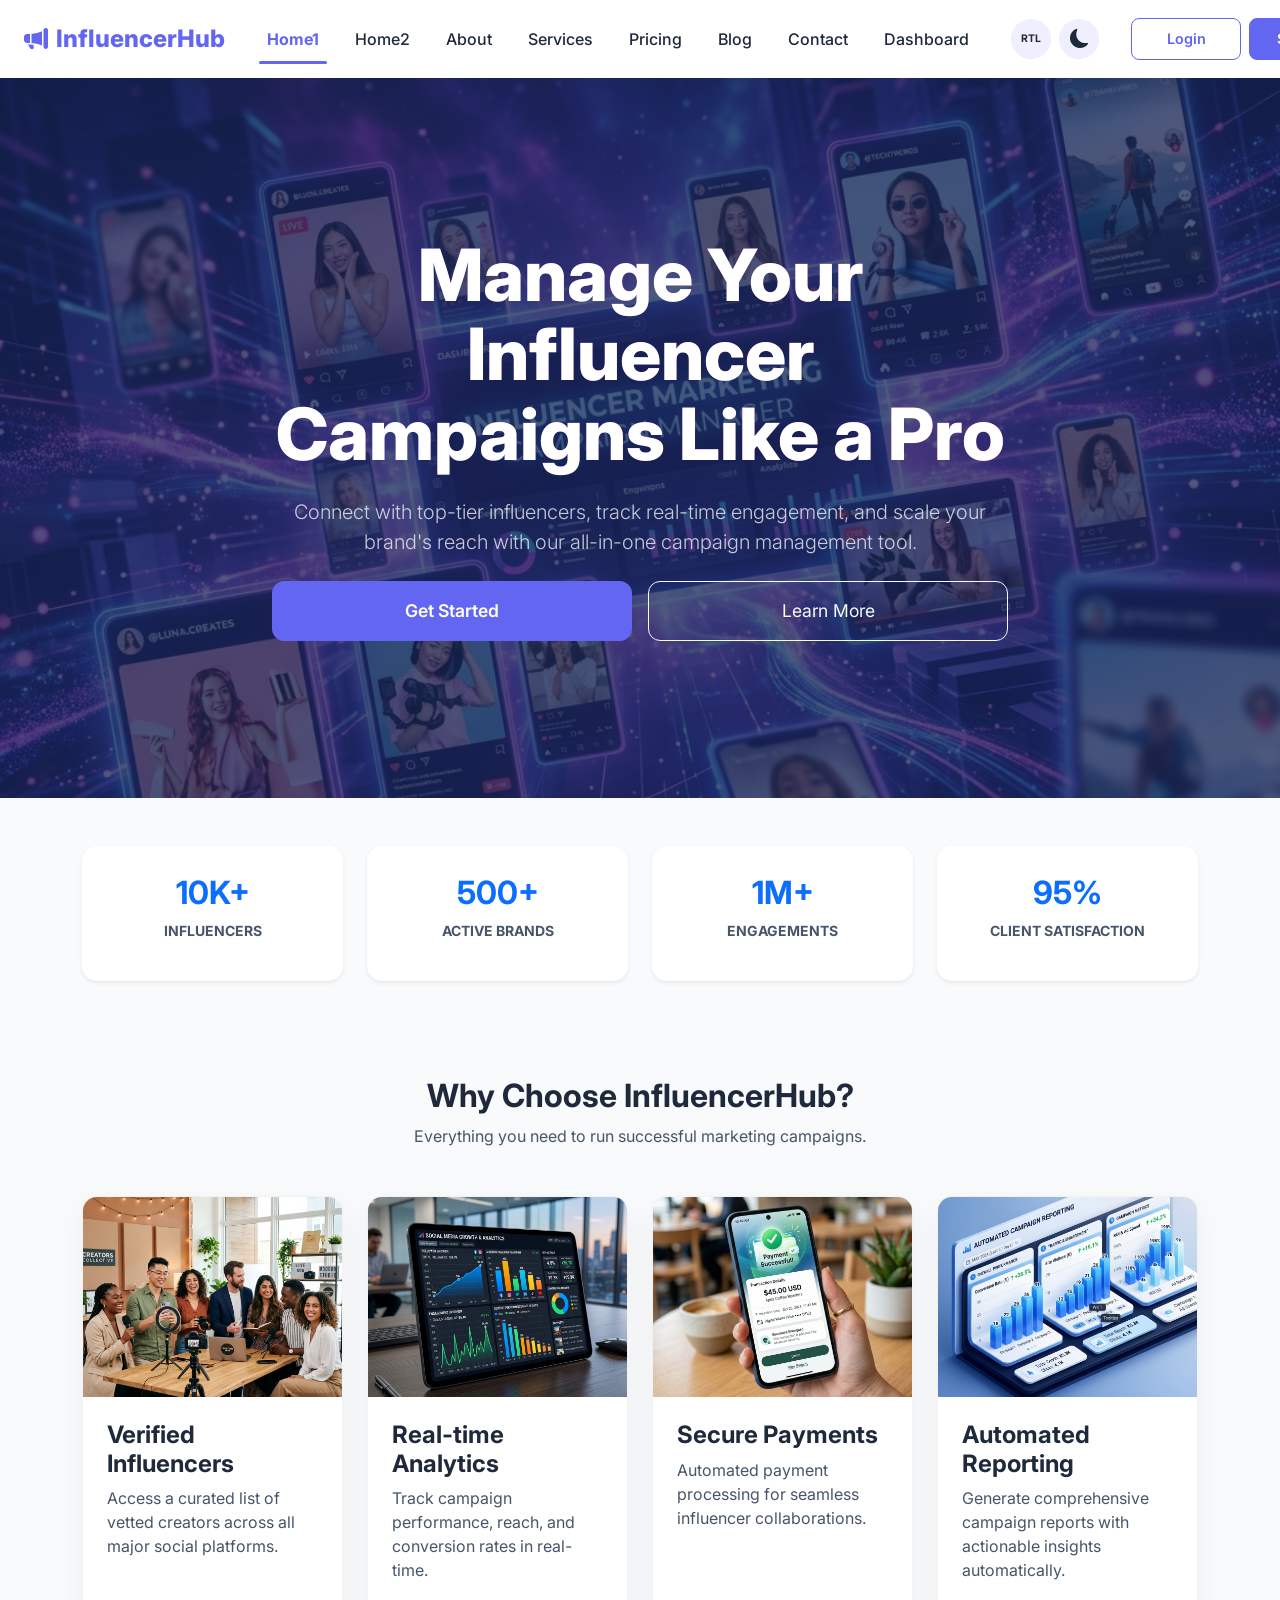
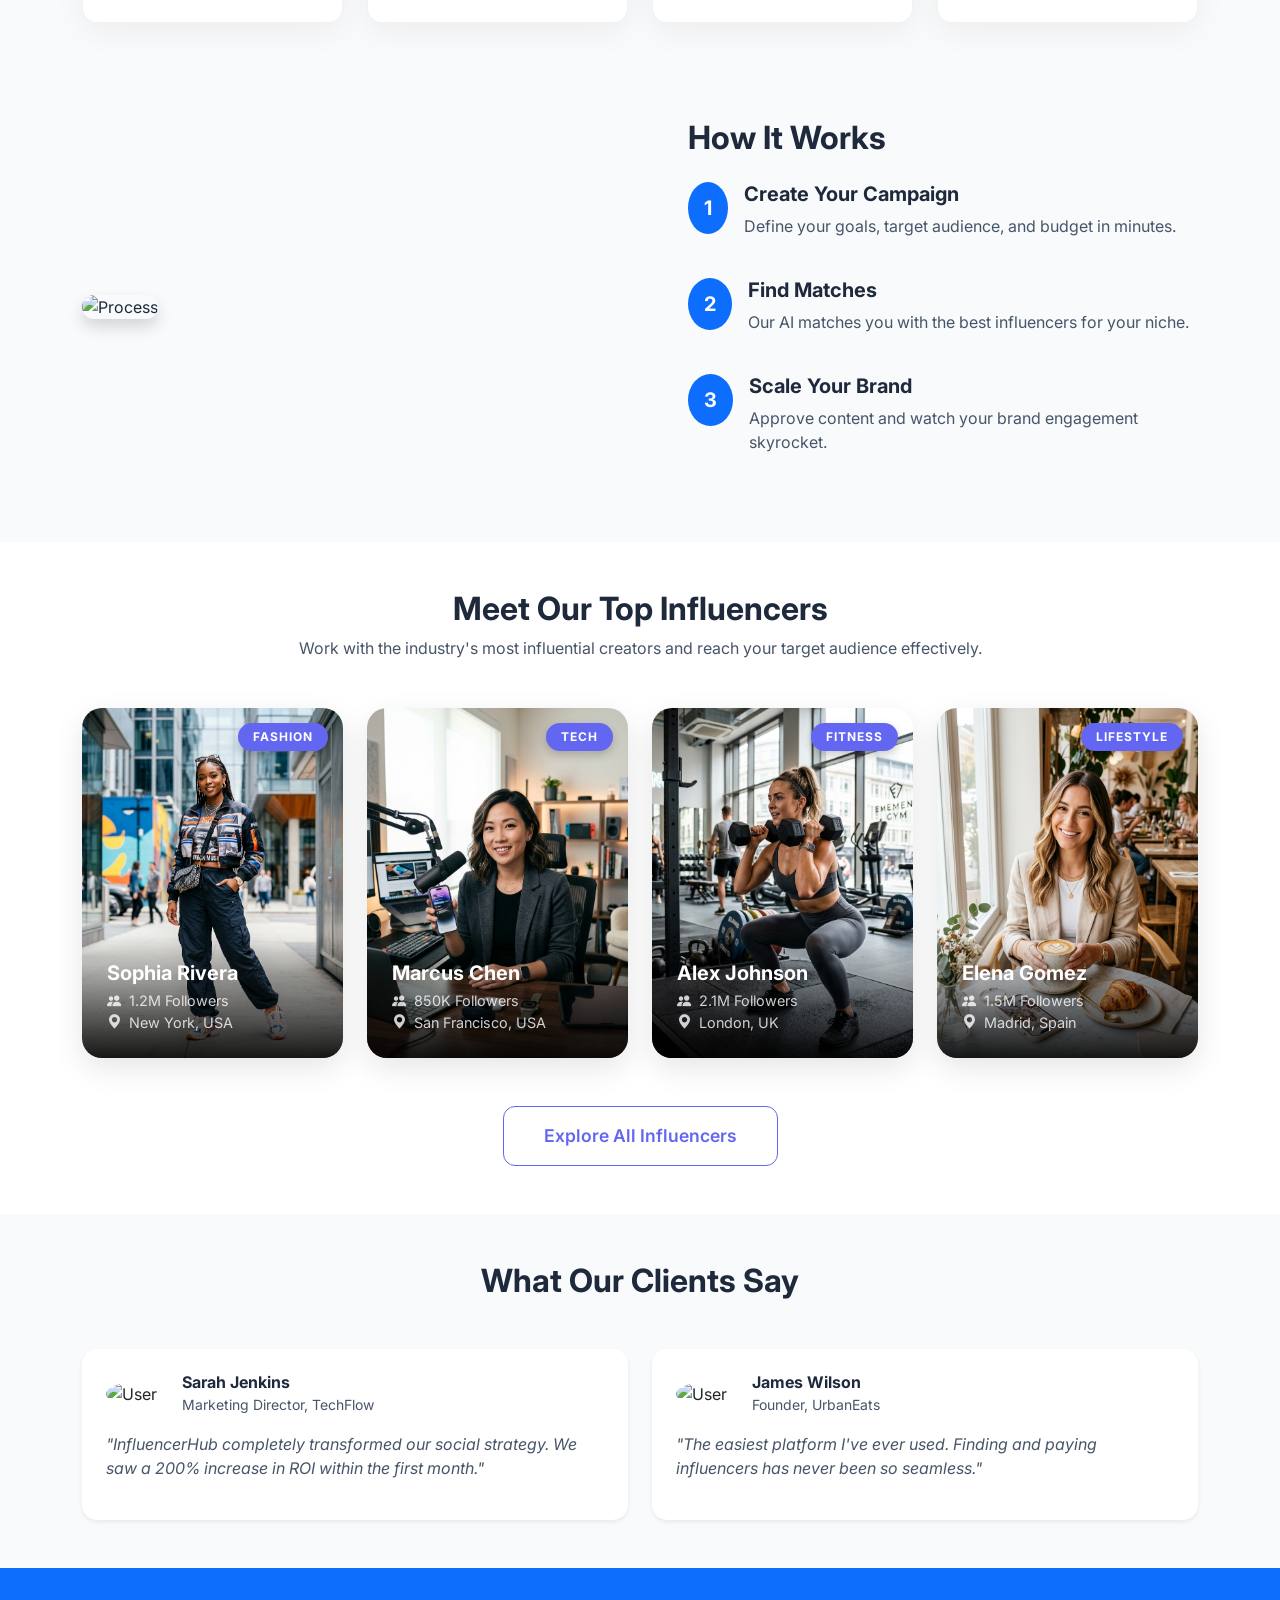
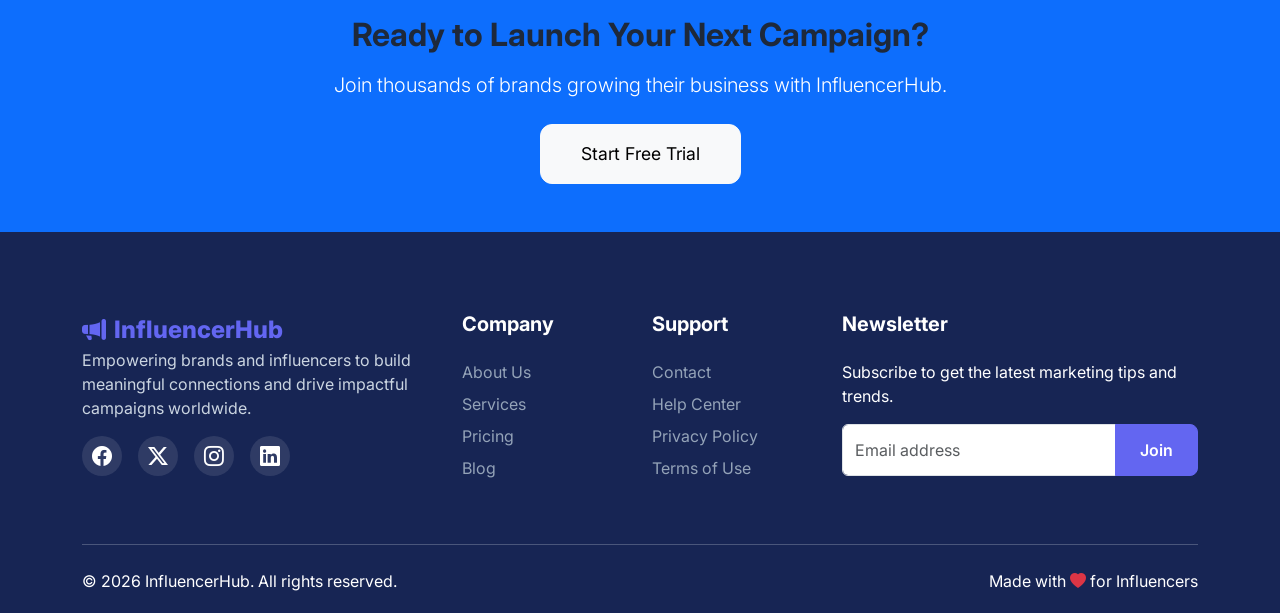
==== commit aedf4bfe: "Refine navbar and card responsiveness for 1024px, fix blog image issues, and align login/signup bran" ====
--- a/index.html
+++ b/index.html
@@ -227,6 +227,65 @@
             </div>
         </section>
 
+        <!-- Featured Influencers Section -->
+        <section class="py-5 bg-white">
+            <div class="container text-center mb-5">
+                <h2 class="fw-bold">Meet Our Top Influencers</h2>
+                <p class="text-muted">Work with the industry's most influential creators and reach your target audience effectively.</p>
+            </div>
+            <div class="container">
+                <div class="row g-4">
+                    <div class="col-lg-3 col-md-6">
+                        <div class="card influencer-card">
+                            <span class="influencer-badge">Fashion</span>
+                            <img src="assets/images/influencer_fashion.png" class="card-img-top" alt="Fashion Influencer">
+                            <div class="influencer-overlay">
+                                <h5>Sophia Rivera</h5>
+                                <p><i class="bi bi-people-fill me-1"></i> 1.2M Followers</p>
+                                <p><i class="bi bi-geo-alt-fill me-1"></i> New York, USA</p>
+                            </div>
+                        </div>
+                    </div>
+                    <div class="col-lg-3 col-md-6">
+                        <div class="card influencer-card">
+                            <span class="influencer-badge">Tech</span>
+                            <img src="assets/images/influencer_tech.png" class="card-img-top" alt="Tech Influencer">
+                            <div class="influencer-overlay">
+                                <h5>Marcus Chen</h5>
+                                <p><i class="bi bi-people-fill me-1"></i> 850K Followers</p>
+                                <p><i class="bi bi-geo-alt-fill me-1"></i> San Francisco, USA</p>
+                            </div>
+                        </div>
+                    </div>
+                    <div class="col-lg-3 col-md-6">
+                        <div class="card influencer-card">
+                            <span class="influencer-badge">Fitness</span>
+                            <img src="assets/images/influencer_fitness.png" class="card-img-top" alt="Fitness Influencer">
+                            <div class="influencer-overlay">
+                                <h5>Alex Johnson</h5>
+                                <p><i class="bi bi-people-fill me-1"></i> 2.1M Followers</p>
+                                <p><i class="bi bi-geo-alt-fill me-1"></i> London, UK</p>
+                            </div>
+                        </div>
+                    </div>
+                    <div class="col-lg-3 col-md-6">
+                        <div class="card influencer-card">
+                            <span class="influencer-badge">Lifestyle</span>
+                            <img src="assets/images/influencer_lifestyle.png" class="card-img-top" alt="Lifestyle Influencer">
+                            <div class="influencer-overlay">
+                                <h5>Elena Gomez</h5>
+                                <p><i class="bi bi-people-fill me-1"></i> 1.5M Followers</p>
+                                <p><i class="bi bi-geo-alt-fill me-1"></i> Madrid, Spain</p>
+                            </div>
+                        </div>
+                    </div>
+                </div>
+                <div class="text-center mt-5">
+                    <a href="services.html" class="btn btn-outline-primary btn-lg">Explore All Influencers</a>
+                </div>
+            </div>
+        </section>
+
         <!-- Testimonials -->
         <section class="py-5">
             <div class="container text-center mb-5">
--- a/assets/css/style.css
+++ b/assets/css/style.css
@@ -155,12 +155,13 @@
 .navbar {
     padding: 1rem 0;
     transition: var(--transition);
-    background-color: rgba(255, 255, 255, 0.9);
+    background-color: rgba(255, 255, 255, 0.95);
     backdrop-filter: blur(10px);
+    z-index: 1030;
 }
 
 [data-bs-theme="dark"] .navbar {
-    background-color: rgba(15, 23, 42, 0.9);
+    background-color: rgba(15, 23, 42, 0.95);
 }
 
 .hero-section h1 {
@@ -190,6 +191,7 @@
 
 .nav-link:hover {
     color: var(--primary-color) !important;
+    transform: translateY(-1px);
 }
 
 .nav-link.active {
@@ -490,62 +492,68 @@
     z-index: 1100;
 }
 
-.navbar {
-    padding: 1rem 0;
-    background-color: var(--bg-dark);
-    transition: var(--transition);
-    z-index: 1030;
-}
-
-@media (min-width: 992px) and (max-width: 1280px) {
-    .navbar .container {
+
+
+@media (min-width: 992px) and (max-width: 1200px) {
+    .navbar [class*="container"] {
         max-width: 100% !important;
-        padding-left: 1rem !important;
-        padding-right: 1rem !important;
+        padding-left: 0.75rem !important;
+        padding-right: 0.75rem !important;
         display: flex !important;
         justify-content: space-between !important;
-        align-items: center !important;
+        gap: 0.5rem !important;
     }
     
     .navbar-brand {
-        font-size: 1rem !important;
-        flex: 0 0 150px !important;
-        margin-right: 0 !important;
+        font-size: 1.1rem !important;
+        flex: 0 0 auto !important;
     }
     
     .navbar-collapse {
         flex: 1 1 auto !important;
-        display: flex !important;
         justify-content: center !important;
     }
 
-    .navbar-nav {
-        gap: 0 !important;
-    }
-
     .navbar-nav .nav-link {
-        padding-left: 0.3rem !important;
-        padding-right: 0.3rem !important;
-        font-size: 0.78rem !important;
-        white-space: nowrap !important;
-    }
-
-    /* Right side actions group */
-    .navbar > .d-flex, 
-    .navbar > a.btn {
-        flex: 0 0 auto !important;
-    }
-    
-    /* Ensuring the right group doesn't push too hard */
-    .navbar .d-flex.align-items-center.gap-2.me-3 {
-        margin-right: 0.4rem !important;
-        gap: 0.2rem !important;
+        padding-left: 0.25rem !important;
+        padding-right: 0.25rem !important;
+        font-size: 0.75rem !important;
+        margin: 0 2px !important;
+    }
+
+    .navbar .order-lg-3 {
+        gap: 0.4rem !important;
     }
 
     .navbar .btn {
-        min-width: 80px !important;
+        min-width: 75px !important;
         padding: 0.4rem 0.6rem !important;
         font-size: 0.75rem !important;
+    }
+
+    .theme-toggle, .rtl-toggle {
+        width: 32px !important;
+        height: 32px !important;
+        font-size: 0.9rem !important;
+    }
+
+    /* Dashboard Stat Cards Fix */
+    .dashboard-section .card {
+        height: 100% !important;
+        padding: 1.25rem !important;
+    }
+
+    .dashboard-section .card small {
+        font-size: 0.6rem !important;
+        letter-spacing: 0.5px;
+        white-space: nowrap;
+        display: block;
+    }
+
+    .dashboard-section .card h2 {
+        font-size: 1.5rem !important;
+        margin-top: 0.5rem !important;
+        margin-bottom: 0.25rem !important;
     }
 }
 
@@ -666,12 +674,12 @@
 }
 
 /* Robust Navbar Centering (Works for LTR and RTL) */
-@media (min-width: 992px) {
-    .navbar > .container {
+@media (min-width: 1201px) {
+    .navbar > [class*="container"] {
         display: grid !important;
         grid-template-columns: 1fr auto 1fr;
         align-items: center;
-        gap: 1rem;
+        gap: 1.5rem;
     }
 
     .navbar-brand {
@@ -776,3 +784,94 @@
         font-size: 1.5rem;
     }
 }
+/* Influencer Cards */
+.influencer-card {
+    position: relative;
+    border-radius: 20px;
+    overflow: hidden;
+    border: none !important;
+    box-shadow: 0 10px 30px rgba(0, 0, 0, 0.1);
+}
+
+.influencer-card .card-img-top {
+    height: 350px;
+    object-fit: cover;
+    transition: transform 0.5s ease;
+}
+
+.influencer-card:hover .card-img-top {
+    transform: scale(1.1);
+}
+
+.influencer-overlay {
+    position: absolute;
+    bottom: 0;
+    left: 0;
+    right: 0;
+    background: linear-gradient(to top, rgba(0,0,0,0.9) 0%, rgba(0,0,0,0) 100%);
+    padding: 25px;
+    color: white;
+    transition: all 0.3s ease;
+    text-align: left;
+}
+
+.influencer-overlay h5 {
+    color: white !important;
+    margin-bottom: 5px;
+    font-weight: 700;
+}
+
+.influencer-overlay p {
+    color: rgba(255, 255, 255, 0.8) !important;
+    margin-bottom: 0;
+    font-size: 0.9rem;
+}
+
+.influencer-card:hover .influencer-overlay {
+    padding-bottom: 35px;
+}
+
+.influencer-badge {
+    position: absolute;
+    top: 15px;
+    right: 15px;
+    background: var(--primary-color);
+    color: white;
+    padding: 5px 15px;
+    border-radius: 50px;
+    font-size: 0.75rem;
+    font-weight: 700;
+    text-transform: uppercase;
+    letter-spacing: 1px;
+    z-index: 2;
+    box-shadow: 0 4px 10px rgba(0,0,0,0.2);
+}
+
+/* Integration Cards */
+.integration-card {
+    transition: all 0.4s cubic-bezier(0.165, 0.84, 0.44, 1);
+    border: 1px solid transparent;
+    cursor: pointer;
+}
+
+.integration-card:hover {
+    transform: translateY(-10px);
+    box-shadow: 0 15px 35px rgba(0, 0, 0, 0.1) !important;
+    border-color: var(--primary-color);
+}
+
+.integration-card i {
+    transition: transform 0.4s ease;
+}
+
+.integration-card:hover i {
+    transform: scale(1.2) rotate(5deg);
+}
+
+.integration-card span {
+    transition: color 0.3s ease;
+}
+
+.integration-card:hover span {
+    color: var(--primary-color);
+}
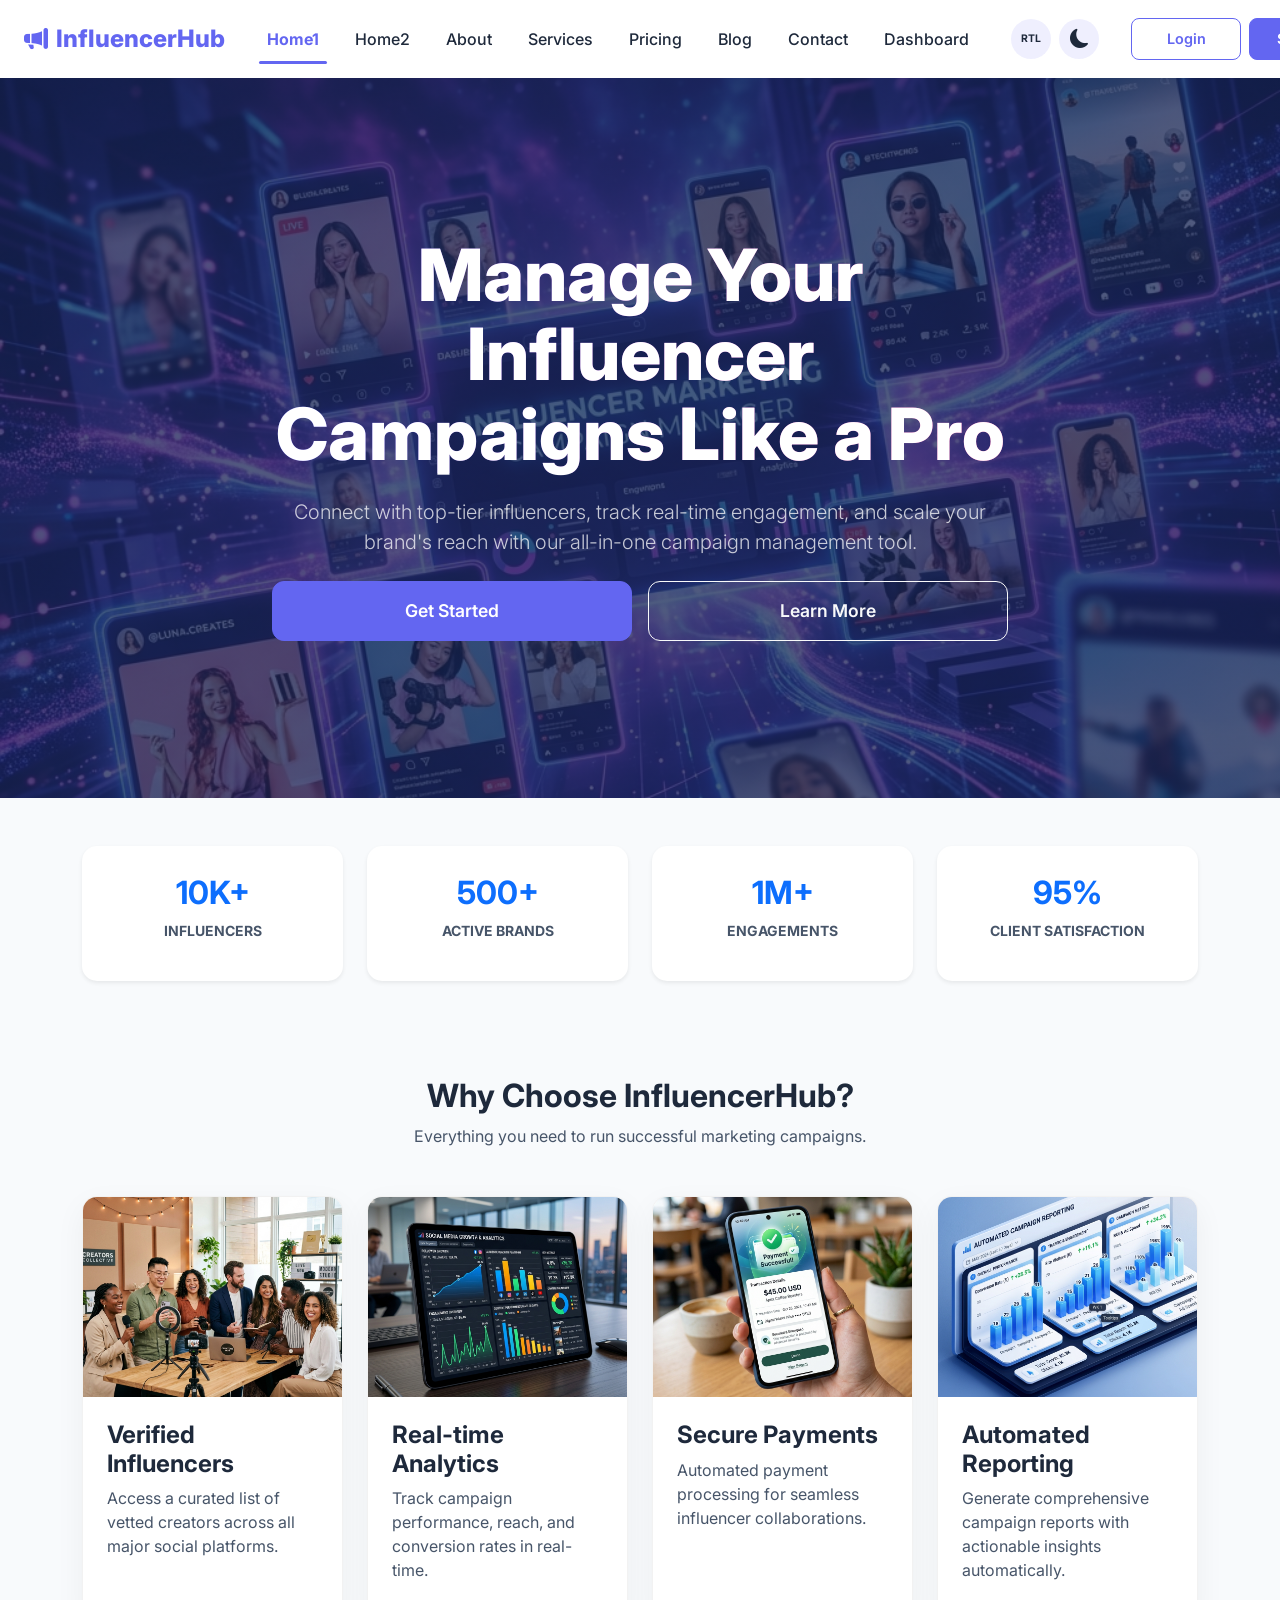
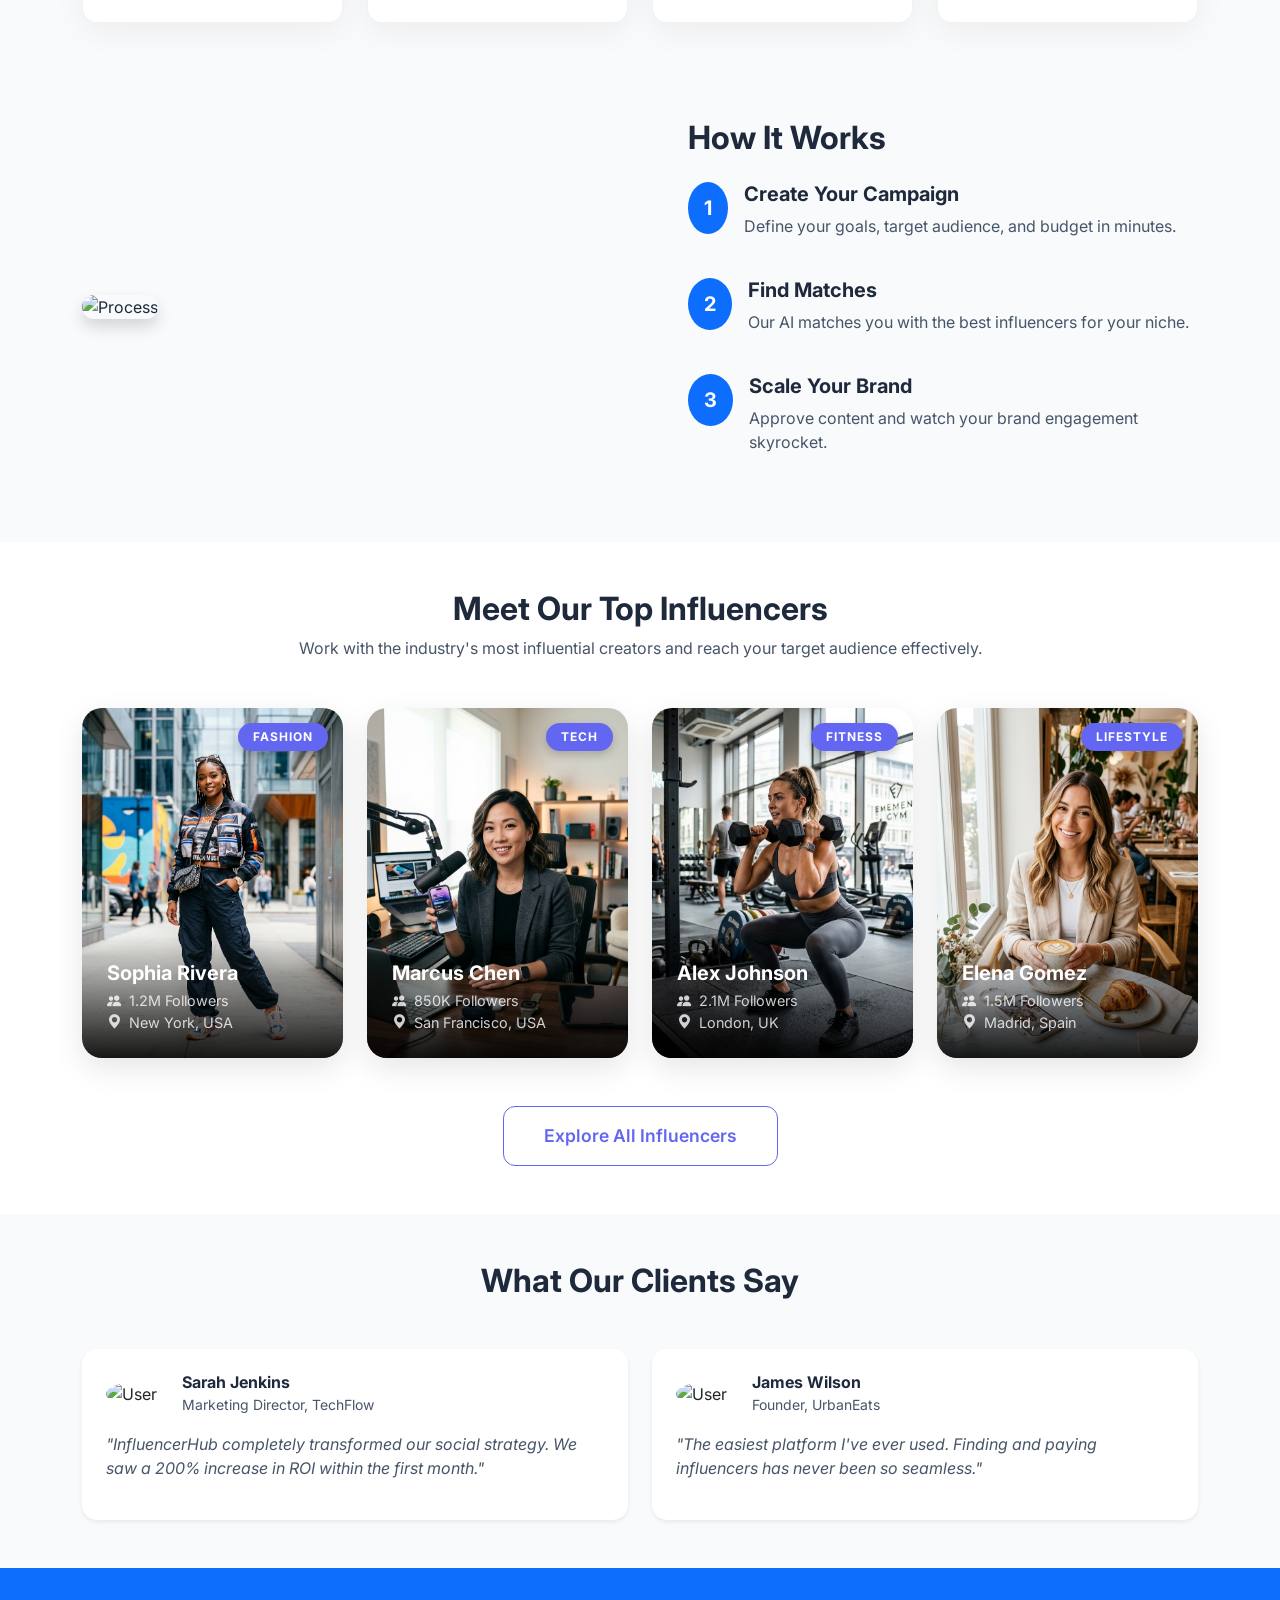
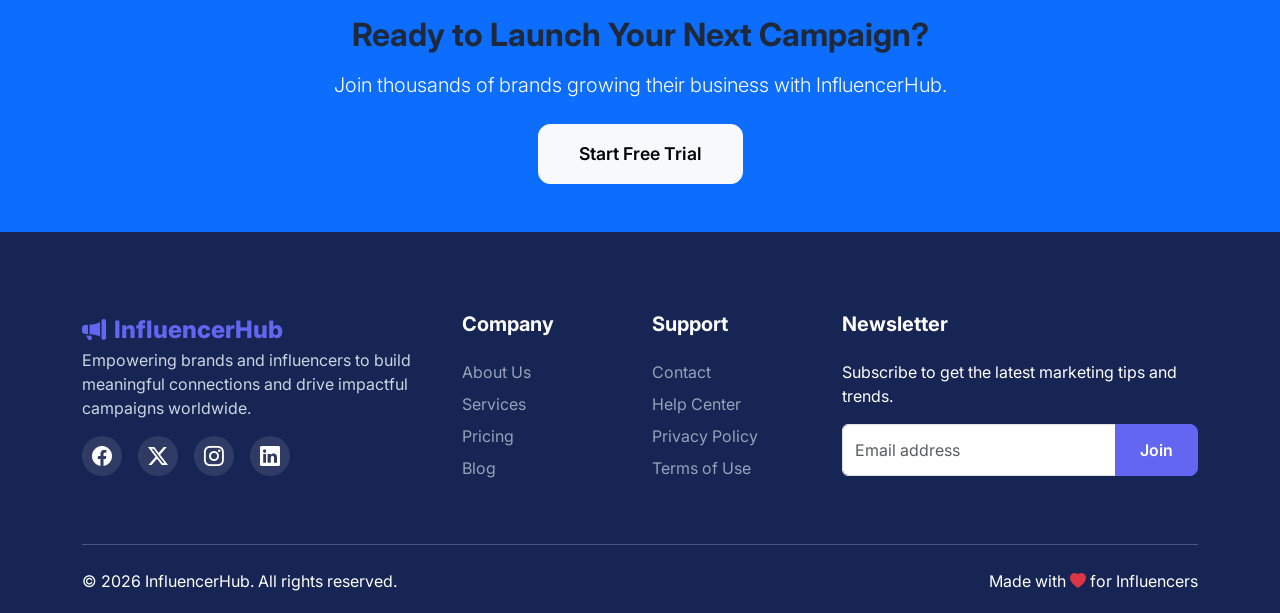
==== commit 4e8e100e: "Standardize pricing buttons and relocate login/signup toggles" ====
--- a/index.html
+++ b/index.html
@@ -62,15 +62,7 @@
             <button type="button" class="btn-close shadow-none" data-bs-dismiss="offcanvas"></button>
         </div>
         <div class="offcanvas-body">
-            <div class="d-lg-none d-flex align-items-center justify-content-between mb-4 p-3 bg-light rounded-4">
-                <span class="small fw-bold text-muted">Theme & Layout</span>
-                <div class="d-flex gap-2">
-                    <div class="rtl-toggle"><small class="fw-bold" style="font-size: 0.65rem;">RTL</small></div>
-                    <div class="theme-toggle">
-                        <i class="bi bi-moon-fill"></i>
-                    </div>
-                </div>
-            </div>
+
             <ul class="navbar-nav justify-content-end flex-grow-1 pe-3">
                 <li class="nav-item"><a class="nav-link" href="index.html">Home1</a></li>
                 <li class="nav-item"><a class="nav-link" href="home-2.html">Home2</a></li>
@@ -84,6 +76,12 @@
                 <li class="nav-item"><a class="nav-link" href="login.html">Login</a></li>
                 <li class="nav-item"><a class="nav-link" href="register.html">Sign Up</a></li>
             </ul>
+            <div class="d-flex align-items-center gap-3 p-3 border-top mt-auto">
+                <div class="rtl-toggle"><small class="fw-bold" style="font-size: 0.65rem;">RTL</small></div>
+                <div class="theme-toggle">
+                    <i class="bi bi-moon-fill"></i>
+                </div>
+            </div>
         </div>
     </div>
 
--- a/assets/css/style.css
+++ b/assets/css/style.css
@@ -103,13 +103,19 @@
 }
 
 /* Buttons */
+.btn-primary,
+.btn-outline-primary,
+.btn-light,
+.btn-outline-light {
+    padding: 0.8rem 1.5rem;
+    border-radius: 8px;
+    font-weight: 600;
+    transition: var(--transition);
+}
+
 .btn-primary {
     background-color: var(--primary-color);
     border-color: var(--primary-color);
-    padding: 0.8rem 1.5rem;
-    border-radius: 8px;
-    font-weight: 600;
-    transition: var(--transition);
 }
 
 .btn-primary:hover {
@@ -121,9 +127,6 @@
 .btn-outline-primary {
     color: var(--primary-color);
     border-color: var(--primary-color);
-    padding: 0.8rem 1.5rem;
-    border-radius: 8px;
-    font-weight: 600;
 }
 
 .btn-outline-primary:hover {
